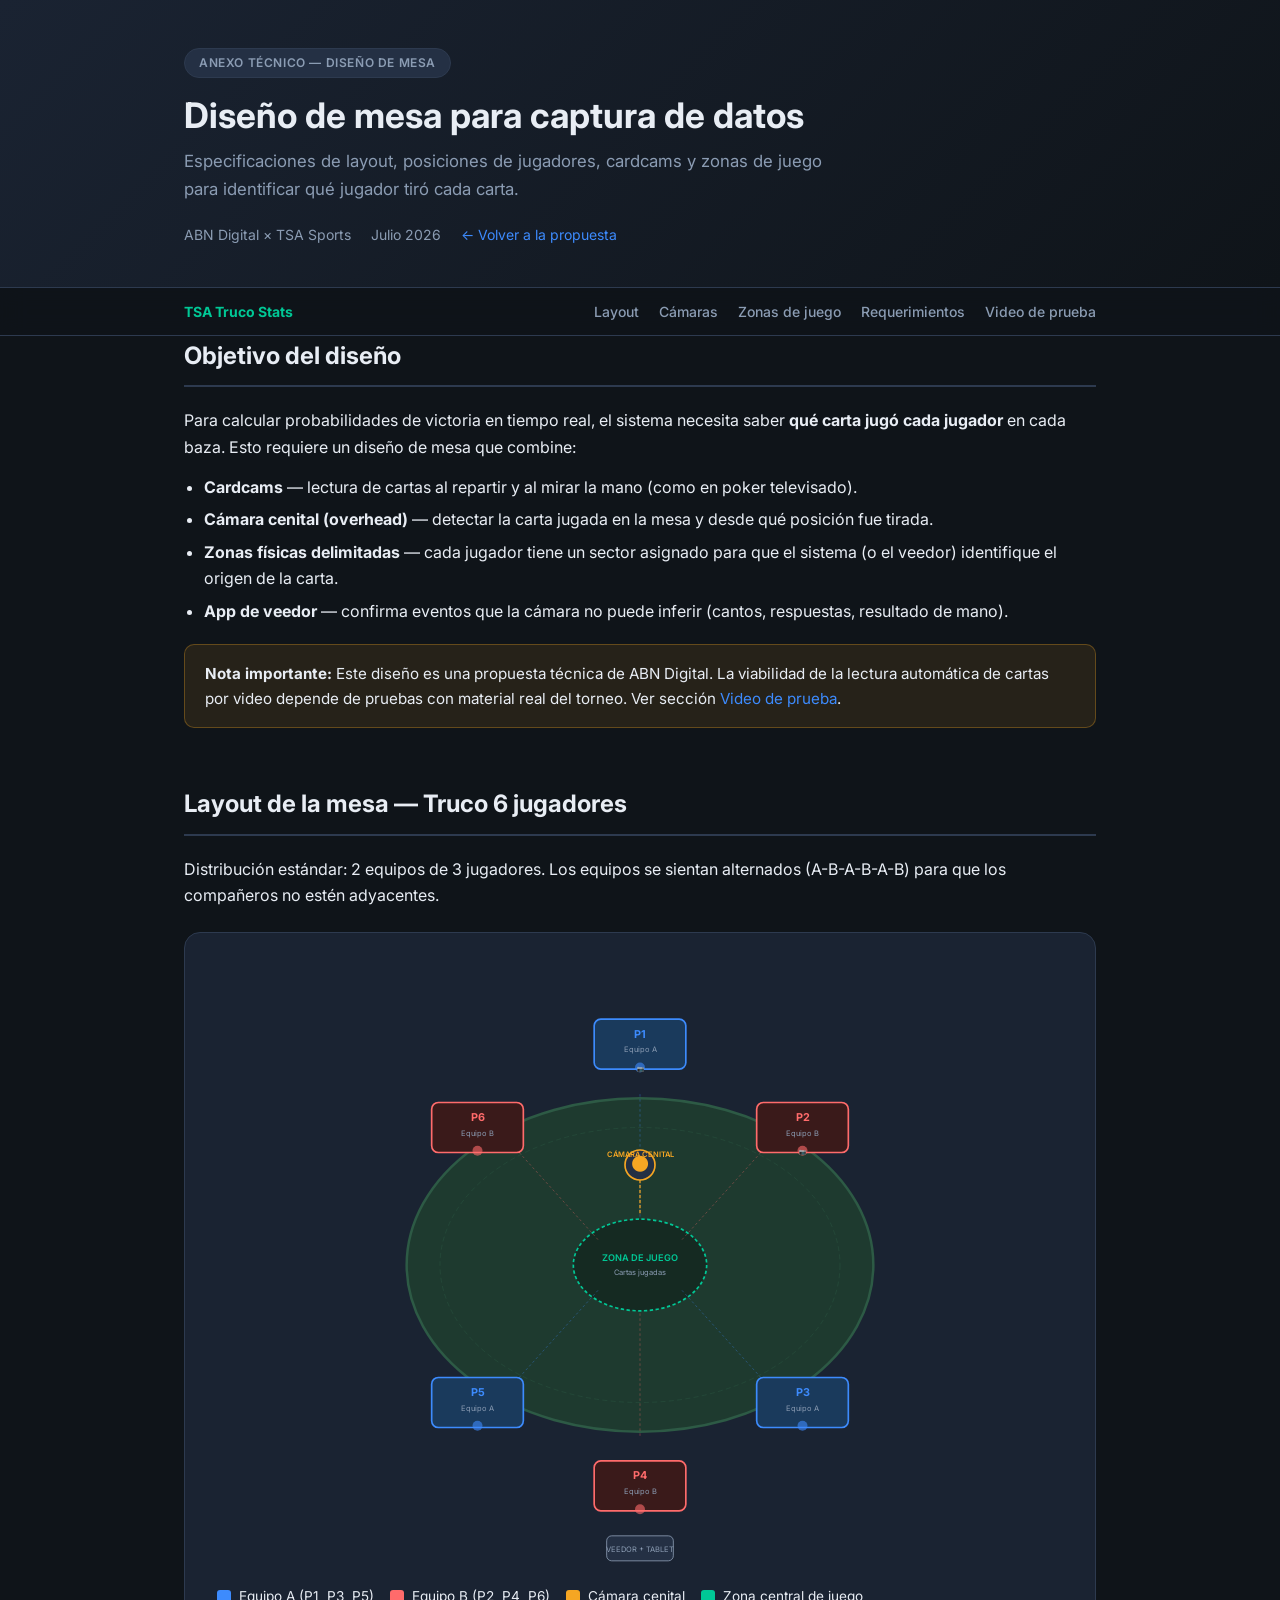
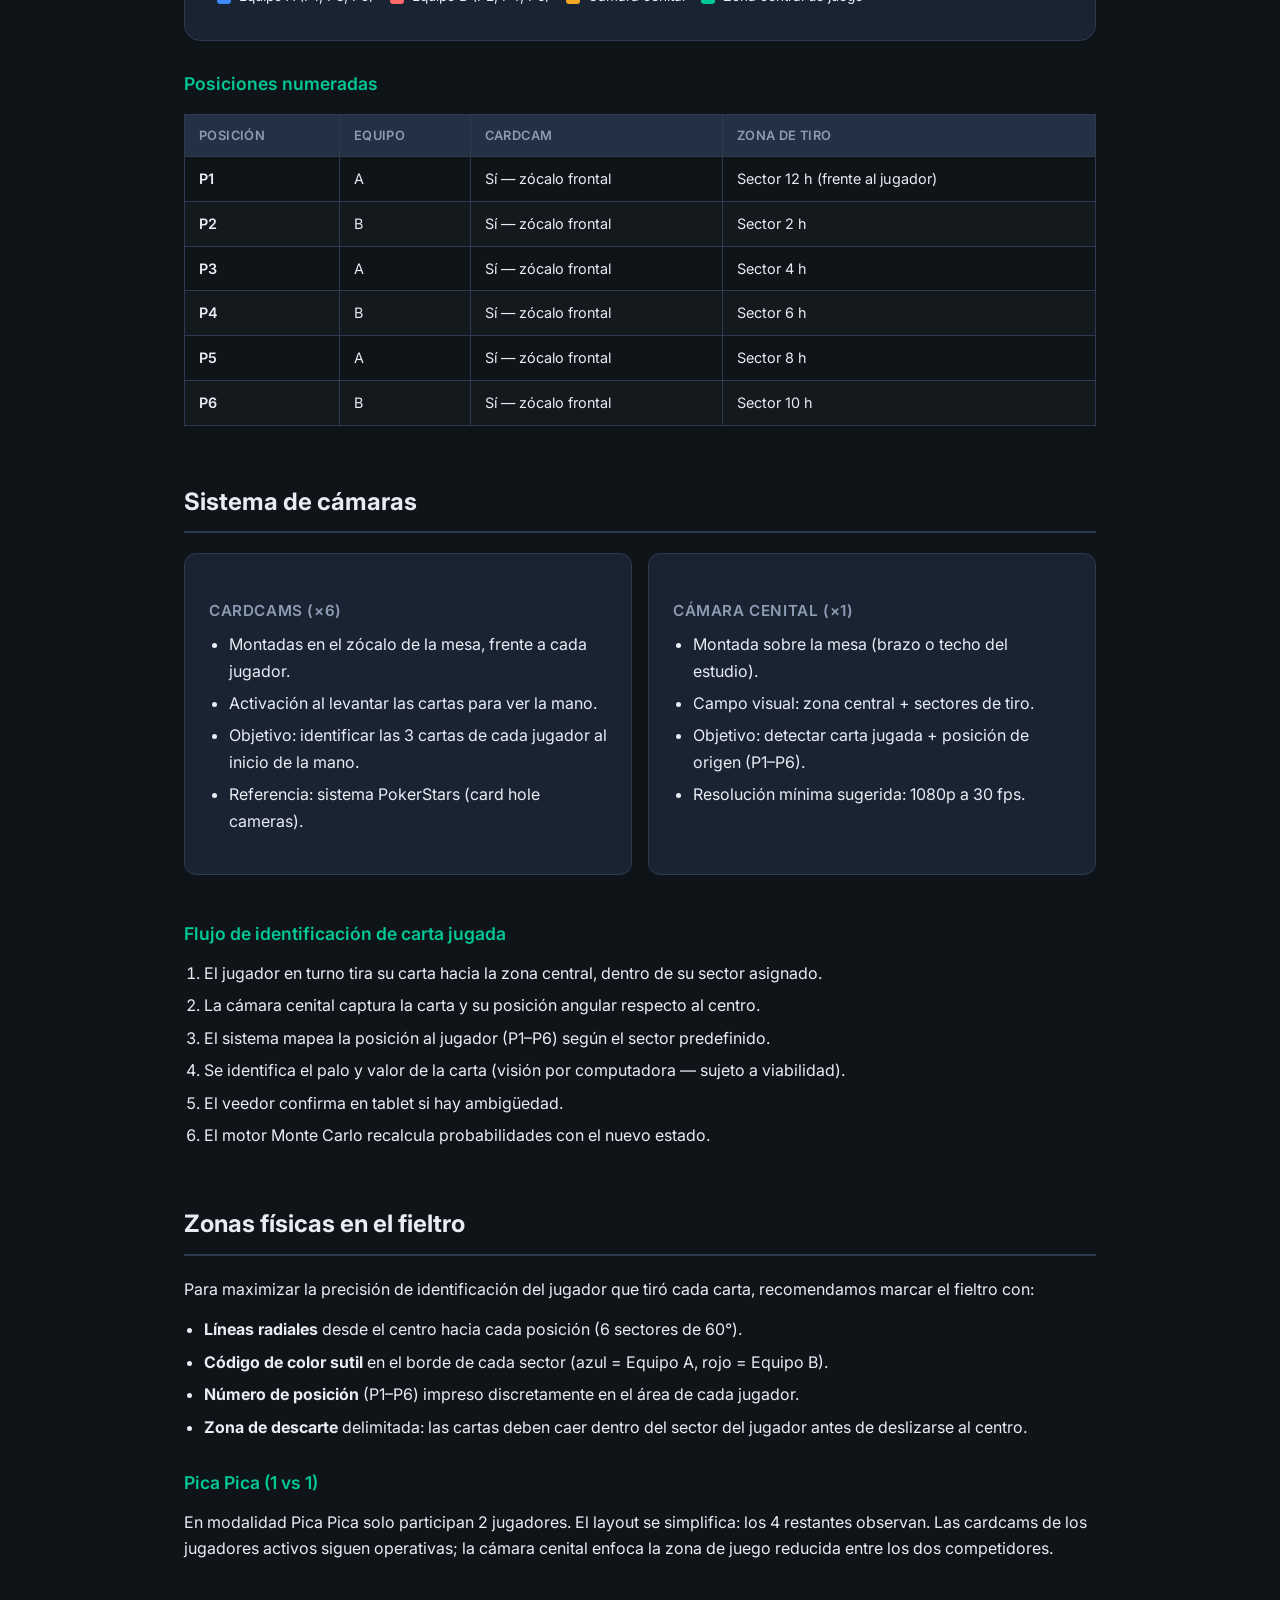
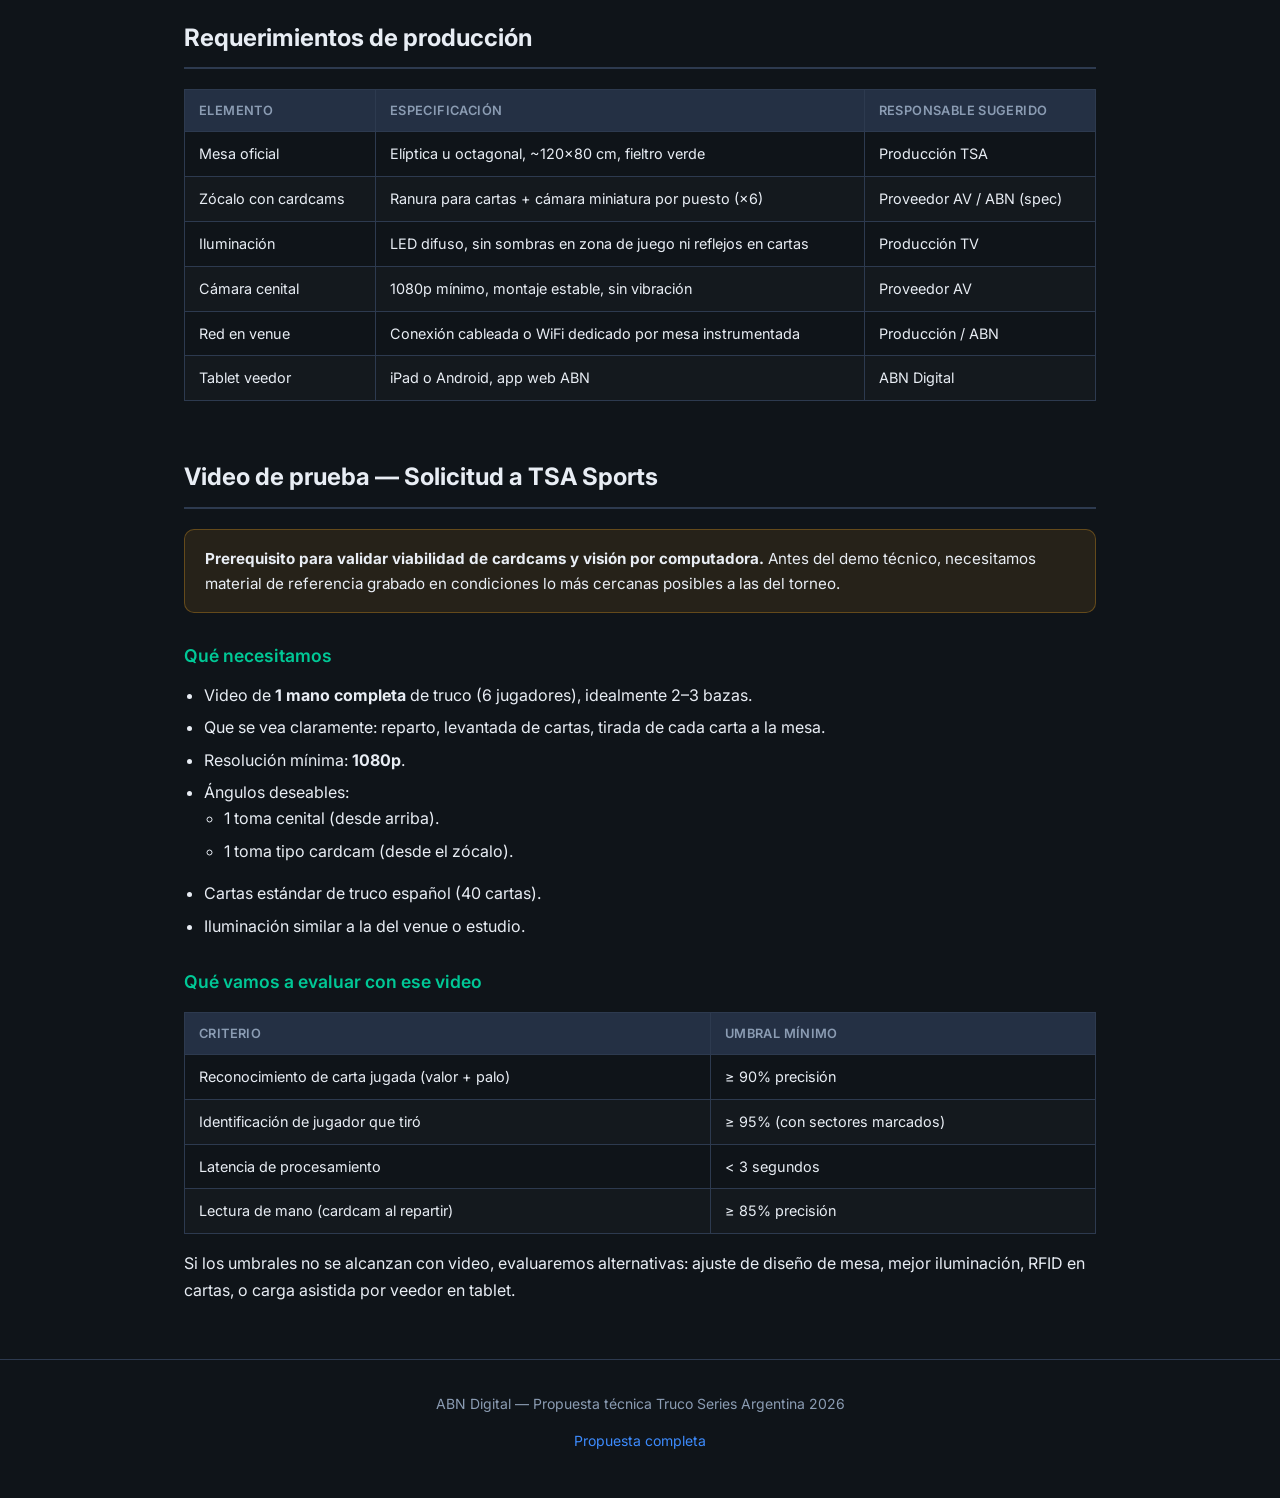
==== design-mesa.html @ df33998e "Add technical proposal for Truco Series Argentina 2026. Includes guaranteed scope (crupier app, plan" ====
<!DOCTYPE html>
<html lang="es">
<head>
  <meta charset="UTF-8">
  <meta name="viewport" content="width=device-width, initial-scale=1.0">
  <title>Diseño de Mesa — Truco Series Argentina 2026</title>
  <link rel="preconnect" href="https://fonts.googleapis.com">
  <link href="https://fonts.googleapis.com/css2?family=Inter:wght@400;500;600;700&display=swap" rel="stylesheet">
  <link rel="stylesheet" href="css/style.css">
</head>
<body>
  <header>
    <div class="container">
      <div class="badge">Anexo técnico — Diseño de mesa</div>
      <h1>Diseño de mesa para captura de datos</h1>
      <p class="subtitle">Especificaciones de layout, posiciones de jugadores, cardcams y zonas de juego para identificar qué jugador tiró cada carta.</p>
      <div class="meta">
        <span>ABN Digital × TSA Sports</span>
        <span>Julio 2026</span>
        <span><a href="index.html">← Volver a la propuesta</a></span>
      </div>
    </div>
  </header>

  <nav>
    <div class="container">
      <a href="index.html" class="nav-brand">TSA Truco Stats</a>
      <a href="#layout">Layout</a>
      <a href="#cameras">Cámaras</a>
      <a href="#zones">Zonas de juego</a>
      <a href="#requirements">Requerimientos</a>
      <a href="#test-video">Video de prueba</a>
    </div>
  </nav>

  <main class="container">
    <section id="objetivo">
      <h2>Objetivo del diseño</h2>
      <p>Para calcular probabilidades de victoria en tiempo real, el sistema necesita saber <strong>qué carta jugó cada jugador</strong> en cada baza. Esto requiere un diseño de mesa que combine:</p>
      <ul>
        <li><strong>Cardcams</strong> — lectura de cartas al repartir y al mirar la mano (como en poker televisado).</li>
        <li><strong>Cámara cenital (overhead)</strong> — detectar la carta jugada en la mesa y desde qué posición fue tirada.</li>
        <li><strong>Zonas físicas delimitadas</strong> — cada jugador tiene un sector asignado para que el sistema (o el veedor) identifique el origen de la carta.</li>
        <li><strong>App de veedor</strong> — confirma eventos que la cámara no puede inferir (cantos, respuestas, resultado de mano).</li>
      </ul>

      <div class="callout warning">
        <strong>Nota importante:</strong> Este diseño es una propuesta técnica de ABN Digital. La viabilidad de la lectura automática de cartas por video depende de pruebas con material real del torneo. Ver sección <a href="#test-video">Video de prueba</a>.
      </div>
    </section>

    <section id="layout">
      <h2>Layout de la mesa — Truco 6 jugadores</h2>
      <p>Distribución estándar: 2 equipos de 3 jugadores. Los equipos se sientan alternados (A-B-A-B-A-B) para que los compañeros no estén adyacentes.</p>

      <div class="table-diagram">
        <div class="table-svg-wrap">
          <svg viewBox="0 0 720 720" width="100%" style="max-width:600px;margin:0 auto;display:block" xmlns="http://www.w3.org/2000/svg">
            <!-- Table surface -->
            <ellipse cx="360" cy="360" rx="280" ry="200" fill="#1e3a2f" stroke="#2d5a45" stroke-width="3"/>
            <ellipse cx="360" cy="360" rx="240" ry="165" fill="none" stroke="#2d5a45" stroke-width="1" stroke-dasharray="6,4" opacity="0.5"/>

            <!-- Center play area -->
            <ellipse cx="360" cy="360" rx="80" ry="55" fill="#152a22" stroke="#00c896" stroke-width="2" stroke-dasharray="4,3"/>
            <text x="360" y="355" text-anchor="middle" fill="#00c896" font-size="11" font-family="Inter,sans-serif" font-weight="600">ZONA DE JUEGO</text>
            <text x="360" y="372" text-anchor="middle" fill="#8b9cb3" font-size="9" font-family="Inter,sans-serif">Cartas jugadas</text>

            <!-- Player positions -->
            <!-- P1 - top (Team A) -->
            <g transform="translate(360, 95)">
              <rect x="-55" y="-30" width="110" height="60" rx="8" fill="#1a3a5c" stroke="#3d8bfd" stroke-width="2"/>
              <text x="0" y="-8" text-anchor="middle" fill="#3d8bfd" font-size="13" font-weight="700" font-family="Inter,sans-serif">P1</text>
              <text x="0" y="10" text-anchor="middle" fill="#8b9cb3" font-size="9" font-family="Inter,sans-serif">Equipo A</text>
              <circle cx="0" cy="28" r="6" fill="#3d8bfd" opacity="0.6"/>
              <text x="0" y="32" text-anchor="middle" fill="#fff" font-size="7" font-family="Inter,sans-serif">📷</text>
            </g>

            <!-- P2 - top right (Team B) -->
            <g transform="translate(555, 195)">
              <rect x="-55" y="-30" width="110" height="60" rx="8" fill="#3a1a1a" stroke="#ff6b6b" stroke-width="2"/>
              <text x="0" y="-8" text-anchor="middle" fill="#ff6b6b" font-size="13" font-weight="700" font-family="Inter,sans-serif">P2</text>
              <text x="0" y="10" text-anchor="middle" fill="#8b9cb3" font-size="9" font-family="Inter,sans-serif">Equipo B</text>
              <circle cx="0" cy="28" r="6" fill="#ff6b6b" opacity="0.6"/>
              <text x="0" y="32" text-anchor="middle" fill="#fff" font-size="7" font-family="Inter,sans-serif">📷</text>
            </g>

            <!-- P3 - bottom right (Team A) -->
            <g transform="translate(555, 525)">
              <rect x="-55" y="-30" width="110" height="60" rx="8" fill="#1a3a5c" stroke="#3d8bfd" stroke-width="2"/>
              <text x="0" y="-8" text-anchor="middle" fill="#3d8bfd" font-size="13" font-weight="700" font-family="Inter,sans-serif">P3</text>
              <text x="0" y="10" text-anchor="middle" fill="#8b9cb3" font-size="9" font-family="Inter,sans-serif">Equipo A</text>
              <circle cx="0" cy="28" r="6" fill="#3d8bfd" opacity="0.6"/>
            </g>

            <!-- P4 - bottom (Team B) -->
            <g transform="translate(360, 625)">
              <rect x="-55" y="-30" width="110" height="60" rx="8" fill="#3a1a1a" stroke="#ff6b6b" stroke-width="2"/>
              <text x="0" y="-8" text-anchor="middle" fill="#ff6b6b" font-size="13" font-weight="700" font-family="Inter,sans-serif">P4</text>
              <text x="0" y="10" text-anchor="middle" fill="#8b9cb3" font-size="9" font-family="Inter,sans-serif">Equipo B</text>
              <circle cx="0" cy="28" r="6" fill="#ff6b6b" opacity="0.6"/>
            </g>

            <!-- P5 - bottom left (Team A) -->
            <g transform="translate(165, 525)">
              <rect x="-55" y="-30" width="110" height="60" rx="8" fill="#1a3a5c" stroke="#3d8bfd" stroke-width="2"/>
              <text x="0" y="-8" text-anchor="middle" fill="#3d8bfd" font-size="13" font-weight="700" font-family="Inter,sans-serif">P5</text>
              <text x="0" y="10" text-anchor="middle" fill="#8b9cb3" font-size="9" font-family="Inter,sans-serif">Equipo A</text>
              <circle cx="0" cy="28" r="6" fill="#3d8bfd" opacity="0.6"/>
            </g>

            <!-- P6 - top left (Team B) -->
            <g transform="translate(165, 195)">
              <rect x="-55" y="-30" width="110" height="60" rx="8" fill="#3a1a1a" stroke="#ff6b6b" stroke-width="2"/>
              <text x="0" y="-8" text-anchor="middle" fill="#ff6b6b" font-size="13" font-weight="700" font-family="Inter,sans-serif">P6</text>
              <text x="0" y="10" text-anchor="middle" fill="#8b9cb3" font-size="9" font-family="Inter,sans-serif">Equipo B</text>
              <circle cx="0" cy="28" r="6" fill="#ff6b6b" opacity="0.6"/>
            </g>

            <!-- Drop zones (wedges toward center) -->
            <line x1="360" y1="155" x2="360" y2="305" stroke="#3d8bfd" stroke-width="1" stroke-dasharray="3,3" opacity="0.4"/>
            <line x1="505" y1="225" x2="410" y2="330" stroke="#ff6b6b" stroke-width="1" stroke-dasharray="3,3" opacity="0.4"/>
            <line x1="505" y1="495" x2="410" y2="390" stroke="#3d8bfd" stroke-width="1" stroke-dasharray="3,3" opacity="0.4"/>
            <line x1="360" y1="565" x2="360" y2="415" stroke="#ff6b6b" stroke-width="1" stroke-dasharray="3,3" opacity="0.4"/>
            <line x1="215" y1="495" x2="310" y2="390" stroke="#3d8bfd" stroke-width="1" stroke-dasharray="3,3" opacity="0.4"/>
            <line x1="215" y1="225" x2="310" y2="330" stroke="#ff6b6b" stroke-width="1" stroke-dasharray="3,3" opacity="0.4"/>

            <!-- Overhead camera -->
            <g transform="translate(360, 360)">
              <circle cx="0" cy="-120" r="18" fill="#243044" stroke="#f5a623" stroke-width="2"/>
              <text x="0" y="-116" text-anchor="middle" fill="#f5a623" font-size="14" font-family="Inter,sans-serif">⬤</text>
              <line x1="0" y1="-102" x2="0" y2="-60" stroke="#f5a623" stroke-width="1.5" stroke-dasharray="4,2"/>
              <text x="0" y="-130" text-anchor="middle" fill="#f5a623" font-size="9" font-weight="600" font-family="Inter,sans-serif">CÁMARA CENITAL</text>
            </g>

            <!-- Veedor position -->
            <g transform="translate(360, 700)">
              <rect x="-40" y="-15" width="80" height="30" rx="6" fill="#243044" stroke="#8b9cb3" stroke-width="1"/>
              <text x="0" y="4" text-anchor="middle" fill="#8b9cb3" font-size="9" font-family="Inter,sans-serif">VEEDOR + TABLET</text>
            </g>
          </svg>
        </div>

        <div class="legend">
          <div class="legend-item"><div class="legend-dot" style="background:#3d8bfd"></div> Equipo A (P1, P3, P5)</div>
          <div class="legend-item"><div class="legend-dot" style="background:#ff6b6b"></div> Equipo B (P2, P4, P6)</div>
          <div class="legend-item"><div class="legend-dot" style="background:#f5a623"></div> Cámara cenital</div>
          <div class="legend-item"><div class="legend-dot" style="background:#00c896"></div> Zona central de juego</div>
        </div>
      </div>

      <h3>Posiciones numeradas</h3>
      <table class="spec-table">
        <thead>
          <tr><th>Posición</th><th>Equipo</th><th>Cardcam</th><th>Zona de tiro</th></tr>
        </thead>
        <tbody>
          <tr><td>P1</td><td>A</td><td>Sí — zócalo frontal</td><td>Sector 12 h (frente al jugador)</td></tr>
          <tr><td>P2</td><td>B</td><td>Sí — zócalo frontal</td><td>Sector 2 h</td></tr>
          <tr><td>P3</td><td>A</td><td>Sí — zócalo frontal</td><td>Sector 4 h</td></tr>
          <tr><td>P4</td><td>B</td><td>Sí — zócalo frontal</td><td>Sector 6 h</td></tr>
          <tr><td>P5</td><td>A</td><td>Sí — zócalo frontal</td><td>Sector 8 h</td></tr>
          <tr><td>P6</td><td>B</td><td>Sí — zócalo frontal</td><td>Sector 10 h</td></tr>
        </tbody>
      </table>
    </section>

    <section id="cameras">
      <h2>Sistema de cámaras</h2>

      <div class="grid-2">
        <div class="card">
          <h4>Cardcams (×6)</h4>
          <ul>
            <li>Montadas en el zócalo de la mesa, frente a cada jugador.</li>
            <li>Activación al levantar las cartas para ver la mano.</li>
            <li>Objetivo: identificar las 3 cartas de cada jugador al inicio de la mano.</li>
            <li>Referencia: sistema PokerStars (card hole cameras).</li>
          </ul>
        </div>
        <div class="card">
          <h4>Cámara cenital (×1)</h4>
          <ul>
            <li>Montada sobre la mesa (brazo o techo del estudio).</li>
            <li>Campo visual: zona central + sectores de tiro.</li>
            <li>Objetivo: detectar carta jugada + posición de origen (P1–P6).</li>
            <li>Resolución mínima sugerida: 1080p a 30 fps.</li>
          </ul>
        </div>
      </div>

      <h3>Flujo de identificación de carta jugada</h3>
      <ol>
        <li>El jugador en turno tira su carta hacia la zona central, dentro de su sector asignado.</li>
        <li>La cámara cenital captura la carta y su posición angular respecto al centro.</li>
        <li>El sistema mapea la posición al jugador (P1–P6) según el sector predefinido.</li>
        <li>Se identifica el palo y valor de la carta (visión por computadora — sujeto a viabilidad).</li>
        <li>El veedor confirma en tablet si hay ambigüedad.</li>
        <li>El motor Monte Carlo recalcula probabilidades con el nuevo estado.</li>
      </ol>
    </section>

    <section id="zones">
      <h2>Zonas físicas en el fieltro</h2>
      <p>Para maximizar la precisión de identificación del jugador que tiró cada carta, recomendamos marcar el fieltro con:</p>
      <ul>
        <li><strong>Líneas radiales</strong> desde el centro hacia cada posición (6 sectores de 60°).</li>
        <li><strong>Código de color sutil</strong> en el borde de cada sector (azul = Equipo A, rojo = Equipo B).</li>
        <li><strong>Número de posición</strong> (P1–P6) impreso discretamente en el área de cada jugador.</li>
        <li><strong>Zona de descarte</strong> delimitada: las cartas deben caer dentro del sector del jugador antes de deslizarse al centro.</li>
      </ul>

      <h3>Pica Pica (1 vs 1)</h3>
      <p>En modalidad Pica Pica solo participan 2 jugadores. El layout se simplifica: los 4 restantes observan. Las cardcams de los jugadores activos siguen operativas; la cámara cenital enfoca la zona de juego reducida entre los dos competidores.</p>
    </section>

    <section id="requirements">
      <h2>Requerimientos de producción</h2>
      <table>
        <thead>
          <tr><th>Elemento</th><th>Especificación</th><th>Responsable sugerido</th></tr>
        </thead>
        <tbody>
          <tr><td>Mesa oficial</td><td>Elíptica u octagonal, ~120×80 cm, fieltro verde</td><td>Producción TSA</td></tr>
          <tr><td>Zócalo con cardcams</td><td>Ranura para cartas + cámara miniatura por puesto (×6)</td><td>Proveedor AV / ABN (spec)</td></tr>
          <tr><td>Iluminación</td><td>LED difuso, sin sombras en zona de juego ni reflejos en cartas</td><td>Producción TV</td></tr>
          <tr><td>Cámara cenital</td><td>1080p mínimo, montaje estable, sin vibración</td><td>Proveedor AV</td></tr>
          <tr><td>Red en venue</td><td>Conexión cableada o WiFi dedicado por mesa instrumentada</td><td>Producción / ABN</td></tr>
          <tr><td>Tablet veedor</td><td>iPad o Android, app web ABN</td><td>ABN Digital</td></tr>
        </tbody>
      </table>
    </section>

    <section id="test-video">
      <h2>Video de prueba — Solicitud a TSA Sports</h2>
      <div class="callout warning">
        <strong>Prerequisito para validar viabilidad de cardcams y visión por computadora.</strong>
        Antes del demo técnico, necesitamos material de referencia grabado en condiciones lo más cercanas posibles a las del torneo.
      </div>

      <h3>Qué necesitamos</h3>
      <ul>
        <li>Video de <strong>1 mano completa</strong> de truco (6 jugadores), idealmente 2–3 bazas.</li>
        <li>Que se vea claramente: reparto, levantada de cartas, tirada de cada carta a la mesa.</li>
        <li>Resolución mínima: <strong>1080p</strong>.</li>
        <li>Ángulos deseables:
          <ul>
            <li>1 toma cenital (desde arriba).</li>
            <li>1 toma tipo cardcam (desde el zócalo).</li>
          </ul>
        </li>
        <li>Cartas estándar de truco español (40 cartas).</li>
        <li>Iluminación similar a la del venue o estudio.</li>
      </ul>

      <h3>Qué vamos a evaluar con ese video</h3>
      <table>
        <thead>
          <tr><th>Criterio</th><th>Umbral mínimo</th></tr>
        </thead>
        <tbody>
          <tr><td>Reconocimiento de carta jugada (valor + palo)</td><td>≥ 90% precisión</td></tr>
          <tr><td>Identificación de jugador que tiró</td><td>≥ 95% (con sectores marcados)</td></tr>
          <tr><td>Latencia de procesamiento</td><td>&lt; 3 segundos</td></tr>
          <tr><td>Lectura de mano (cardcam al repartir)</td><td>≥ 85% precisión</td></tr>
        </tbody>
      </table>

      <p>Si los umbrales no se alcanzan con video, evaluaremos alternativas: ajuste de diseño de mesa, mejor iluminación, RFID en cartas, o carga asistida por veedor en tablet.</p>
    </section>
  </main>

  <footer>
    <div class="container">
      <p>ABN Digital — Propuesta técnica Truco Series Argentina 2026</p>
      <p><a href="index.html">Propuesta completa</a></p>
    </div>
  </footer>
</body>
</html>
---- css/style.css ----
:root {
  --bg: #0f1419;
  --surface: #1a2332;
  --surface-2: #243044;
  --text: #e8edf4;
  --muted: #8b9cb3;
  --accent: #00c896;
  --accent-2: #3d8bfd;
  --warning: #f5a623;
  --danger: #ff6b6b;
  --guaranteed: #00c896;
  --research: #f5a623;
  --border: #2d3a4f;
  --team-a: #3d8bfd;
  --team-b: #ff6b6b;
  --font: "Inter", system-ui, -apple-system, sans-serif;
}

* { box-sizing: border-box; margin: 0; padding: 0; }

html { scroll-behavior: smooth; }

body {
  font-family: var(--font);
  background: var(--bg);
  color: var(--text);
  line-height: 1.65;
  font-size: 16px;
}

a { color: var(--accent-2); text-decoration: none; }
a:hover { text-decoration: underline; }

.container {
  max-width: 960px;
  margin: 0 auto;
  padding: 0 24px;
}

header {
  background: linear-gradient(135deg, #1a2332 0%, #0f1419 100%);
  border-bottom: 1px solid var(--border);
  padding: 48px 0 40px;
}

header .badge {
  display: inline-block;
  background: var(--surface-2);
  border: 1px solid var(--border);
  border-radius: 999px;
  padding: 4px 14px;
  font-size: 12px;
  font-weight: 600;
  letter-spacing: 0.05em;
  text-transform: uppercase;
  color: var(--muted);
  margin-bottom: 16px;
}

header h1 {
  font-size: 2.2rem;
  font-weight: 700;
  line-height: 1.2;
  margin-bottom: 12px;
}

header .subtitle {
  color: var(--muted);
  font-size: 1.05rem;
  max-width: 640px;
}

header .meta {
  margin-top: 20px;
  display: flex;
  flex-wrap: wrap;
  gap: 20px;
  font-size: 0.875rem;
  color: var(--muted);
}

nav {
  position: sticky;
  top: 0;
  z-index: 100;
  background: rgba(15, 20, 25, 0.92);
  backdrop-filter: blur(12px);
  border-bottom: 1px solid var(--border);
  padding: 12px 0;
}

nav .container {
  display: flex;
  flex-wrap: wrap;
  gap: 8px 20px;
  align-items: center;
}

nav a {
  font-size: 0.875rem;
  color: var(--muted);
  font-weight: 500;
}

nav a:hover { color: var(--text); text-decoration: none; }

nav .nav-brand {
  font-weight: 700;
  color: var(--accent);
  margin-right: auto;
}

main { padding: 48px 0 80px; }

section {
  margin-bottom: 56px;
  scroll-margin-top: 72px;
}

h2 {
  font-size: 1.5rem;
  font-weight: 700;
  margin-bottom: 20px;
  padding-bottom: 10px;
  border-bottom: 2px solid var(--border);
}

h3 {
  font-size: 1.1rem;
  font-weight: 600;
  margin: 28px 0 12px;
  color: var(--accent);
}

h4 {
  font-size: 0.95rem;
  font-weight: 600;
  margin: 20px 0 8px;
  color: var(--muted);
  text-transform: uppercase;
  letter-spacing: 0.04em;
}

p { margin-bottom: 14px; }

ul, ol { margin: 0 0 16px 20px; }
li { margin-bottom: 6px; }

.card {
  background: var(--surface);
  border: 1px solid var(--border);
  border-radius: 12px;
  padding: 24px;
  margin-bottom: 16px;
}

.card.guaranteed {
  border-left: 4px solid var(--guaranteed);
}

.card.research {
  border-left: 4px solid var(--research);
}

.card-label {
  display: inline-flex;
  align-items: center;
  gap: 6px;
  font-size: 11px;
  font-weight: 700;
  letter-spacing: 0.06em;
  text-transform: uppercase;
  margin-bottom: 12px;
  padding: 3px 10px;
  border-radius: 4px;
}

.card.guaranteed .card-label {
  background: rgba(0, 200, 150, 0.15);
  color: var(--guaranteed);
}

.card.research .card-label {
  background: rgba(245, 166, 35, 0.15);
  color: var(--research);
}

.grid-2 {
  display: grid;
  grid-template-columns: 1fr 1fr;
  gap: 16px;
}

@media (max-width: 700px) {
  .grid-2 { grid-template-columns: 1fr; }
  header h1 { font-size: 1.6rem; }
}

table {
  width: 100%;
  border-collapse: collapse;
  font-size: 0.9rem;
  margin: 16px 0;
}

th, td {
  border: 1px solid var(--border);
  padding: 10px 14px;
  text-align: left;
}

th {
  background: var(--surface-2);
  font-weight: 600;
  color: var(--muted);
  font-size: 0.8rem;
  text-transform: uppercase;
  letter-spacing: 0.03em;
}

tr:nth-child(even) td { background: rgba(255,255,255,0.02); }

.timeline {
  position: relative;
  padding-left: 28px;
}

.timeline::before {
  content: "";
  position: absolute;
  left: 8px;
  top: 4px;
  bottom: 4px;
  width: 2px;
  background: var(--border);
}

.timeline-item {
  position: relative;
  margin-bottom: 24px;
}

.timeline-item::before {
  content: "";
  position: absolute;
  left: -24px;
  top: 6px;
  width: 12px;
  height: 12px;
  border-radius: 50%;
  background: var(--accent);
  border: 2px solid var(--bg);
}

.timeline-item.research::before { background: var(--warning); }

.timeline-item h4 { margin-top: 0; color: var(--text); text-transform: none; letter-spacing: 0; }

.arch-diagram {
  background: var(--surface);
  border: 1px solid var(--border);
  border-radius: 12px;
  padding: 24px;
  font-family: "SF Mono", "Fira Code", monospace;
  font-size: 0.8rem;
  line-height: 1.8;
  overflow-x: auto;
  color: var(--muted);
}

.arch-diagram .hl { color: var(--accent); }
.arch-diagram .hl2 { color: var(--accent-2); }
.arch-diagram .hl3 { color: var(--warning); }

.callout {
  background: rgba(61, 139, 253, 0.1);
  border: 1px solid rgba(61, 139, 253, 0.3);
  border-radius: 10px;
  padding: 16px 20px;
  margin: 20px 0;
  font-size: 0.95rem;
}

.callout.warning {
  background: rgba(245, 166, 35, 0.1);
  border-color: rgba(245, 166, 35, 0.3);
}

.callout strong { color: var(--text); }

footer {
  border-top: 1px solid var(--border);
  padding: 32px 0;
  color: var(--muted);
  font-size: 0.875rem;
  text-align: center;
}

/* Table design page */
.table-diagram {
  background: var(--surface);
  border: 1px solid var(--border);
  border-radius: 16px;
  padding: 32px;
  margin: 24px 0;
}

.table-svg-wrap {
  max-width: 100%;
  overflow-x: auto;
}

.legend {
  display: flex;
  flex-wrap: wrap;
  gap: 16px;
  margin-top: 20px;
  font-size: 0.85rem;
}

.legend-item {
  display: flex;
  align-items: center;
  gap: 8px;
}

.legend-dot {
  width: 14px;
  height: 14px;
  border-radius: 3px;
}

.spec-table td:first-child { font-weight: 600; white-space: nowrap; }
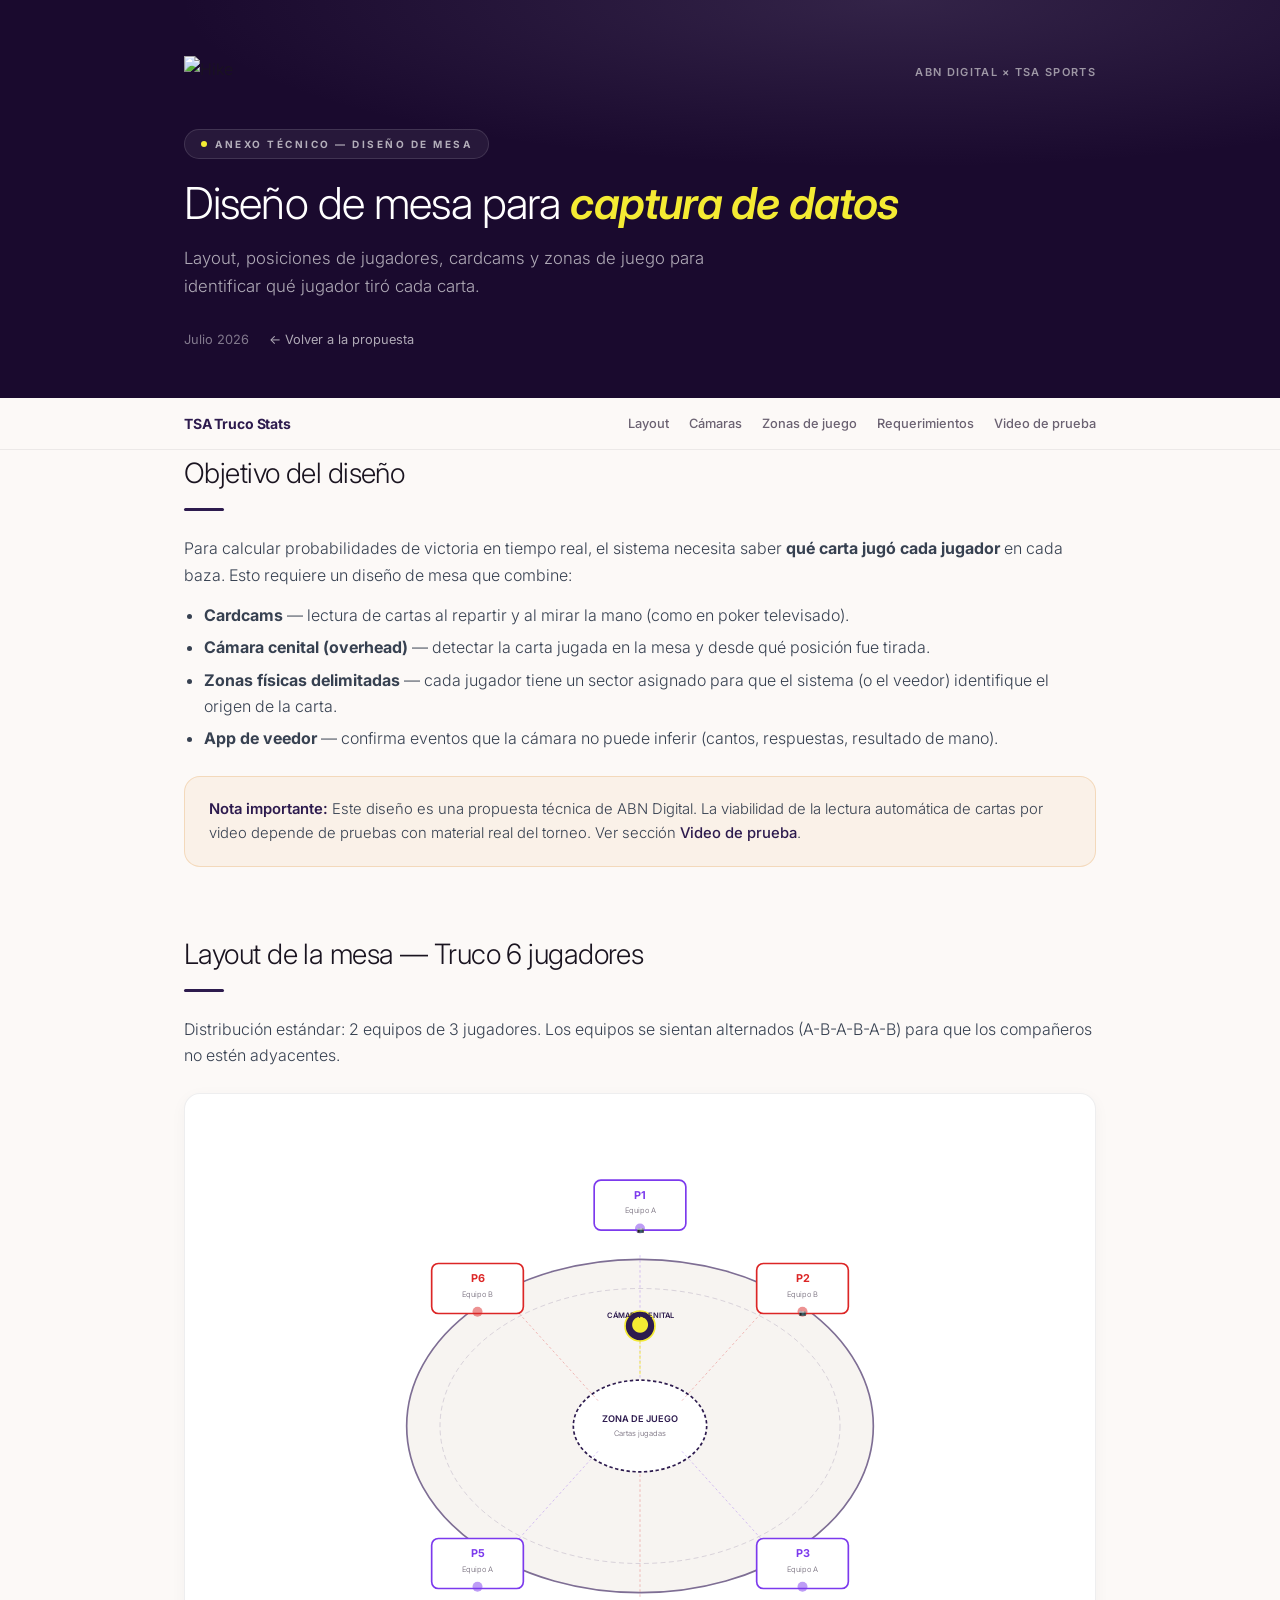
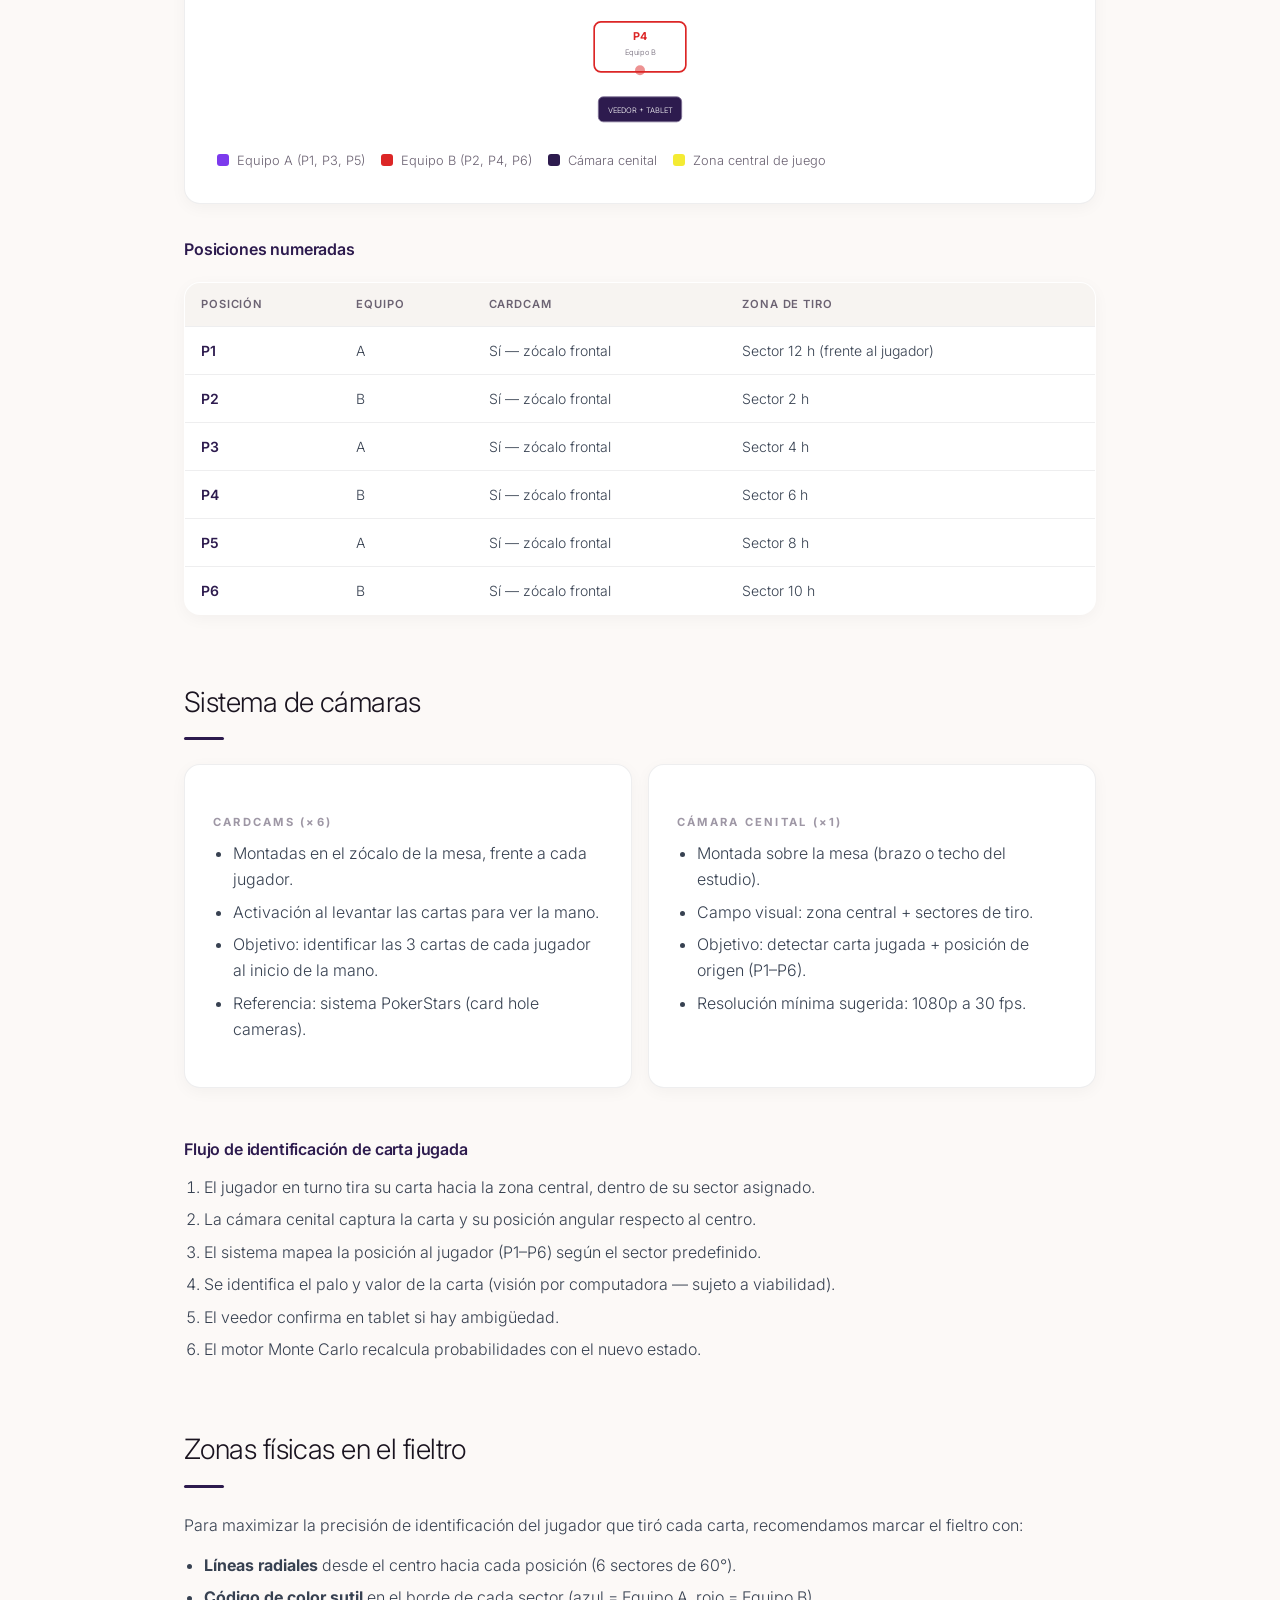
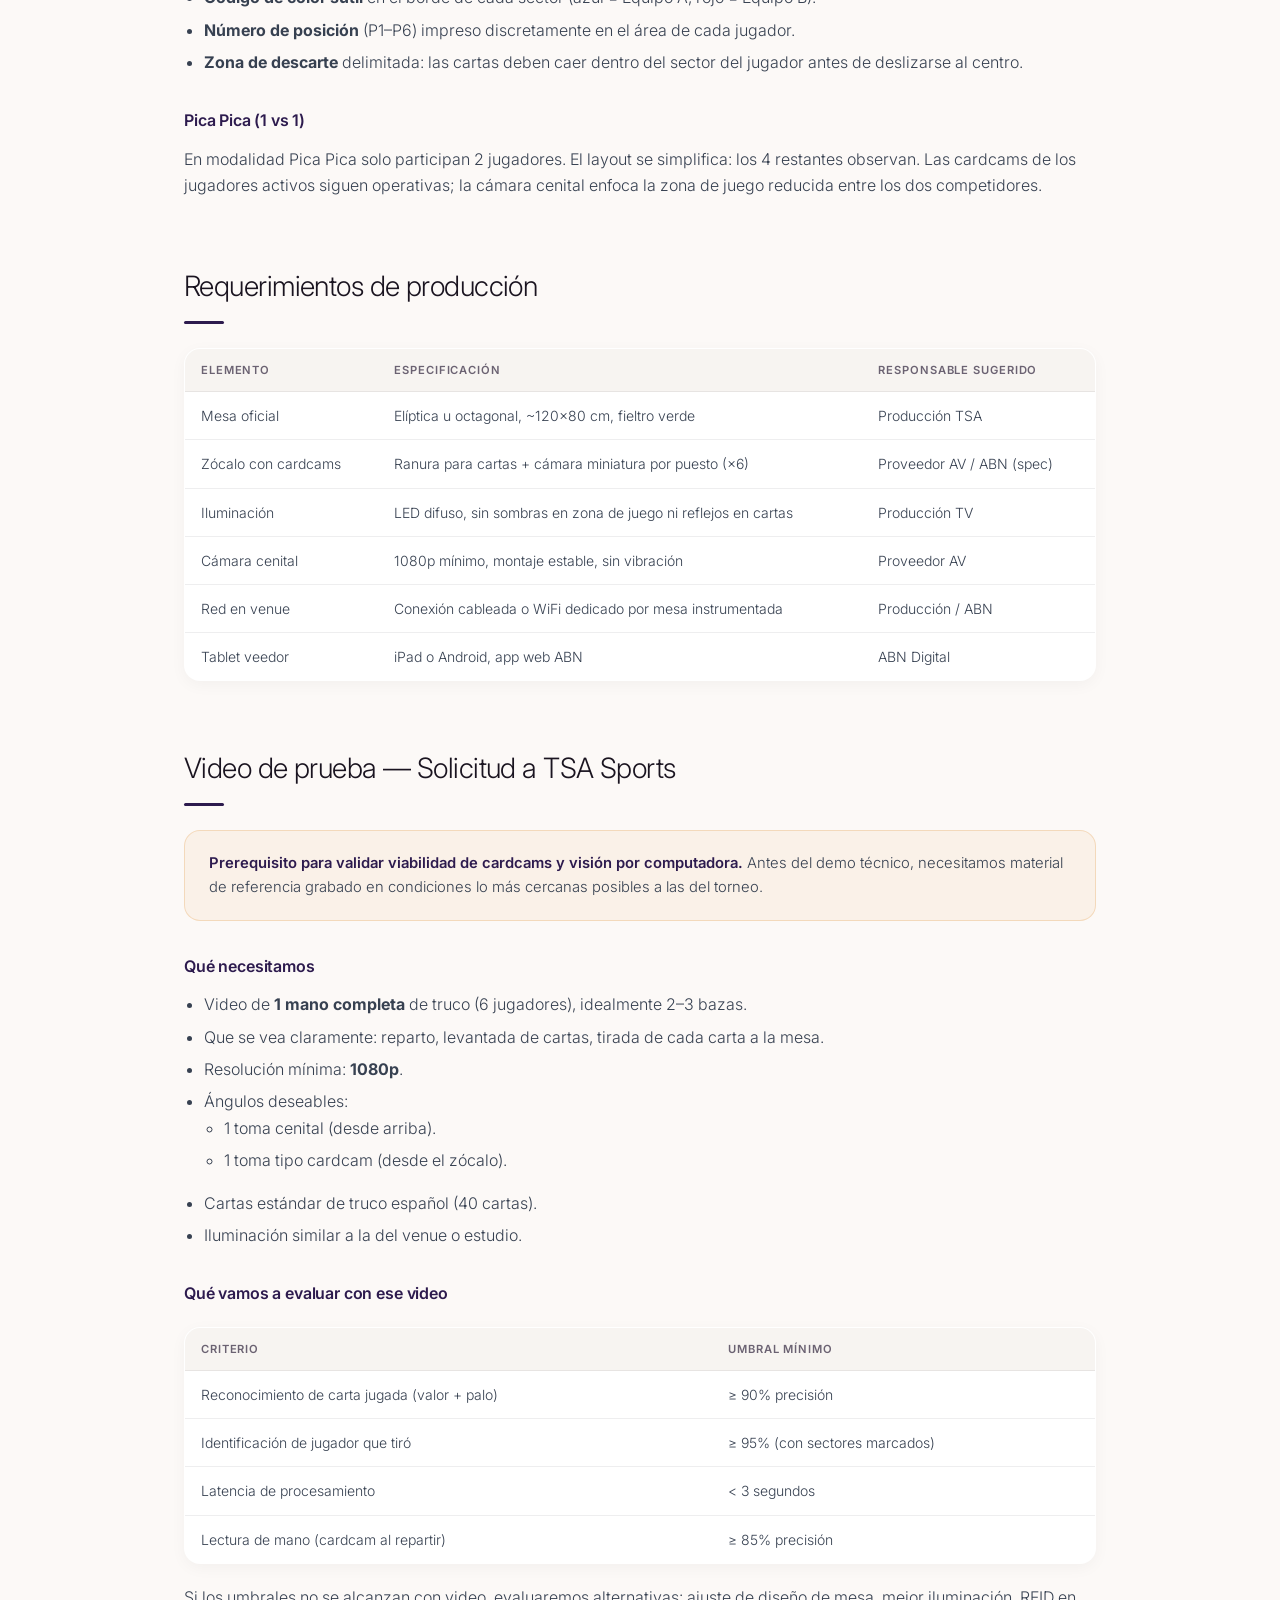
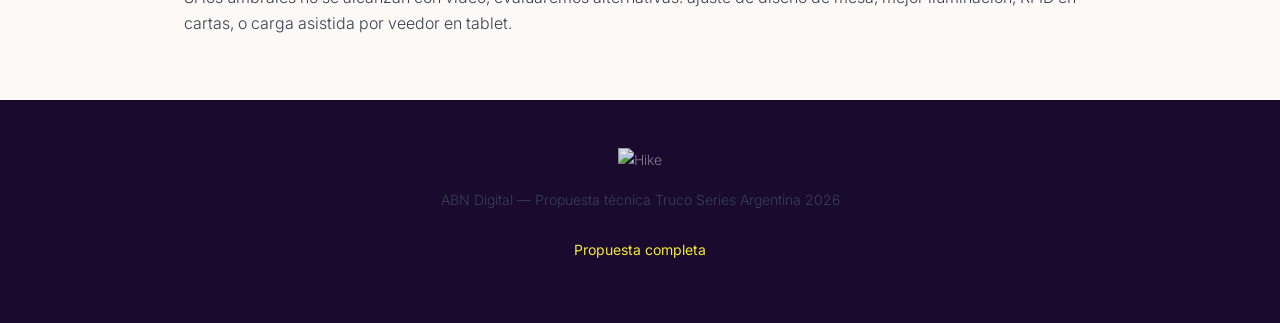
==== commit c86e4287: "Apply Hike design system to proposal site. Use official Hike palette (mauve, warm off-white, dark na" ====
--- a/design-mesa.html
+++ b/design-mesa.html
@@ -5,17 +5,23 @@
   <meta name="viewport" content="width=device-width, initial-scale=1.0">
   <title>Diseño de Mesa — Truco Series Argentina 2026</title>
   <link rel="preconnect" href="https://fonts.googleapis.com">
-  <link href="https://fonts.googleapis.com/css2?family=Inter:wght@400;500;600;700&display=swap" rel="stylesheet">
+  <link href="https://fonts.googleapis.com/css2?family=Inter:wght@300;400;500;600;700;800&display=swap" rel="stylesheet">
   <link rel="stylesheet" href="css/style.css">
 </head>
 <body>
   <header>
     <div class="container">
-      <div class="badge">Anexo técnico — Diseño de mesa</div>
-      <h1>Diseño de mesa para captura de datos</h1>
-      <p class="subtitle">Especificaciones de layout, posiciones de jugadores, cardcams y zonas de juego para identificar qué jugador tiró cada carta.</p>
+      <div class="header-top">
+        <img src="https://storage.googleapis.com/abn-assets/hike_logo_blanco_1080x1080.png" alt="Hike" class="logo" height="32">
+        <span class="logo-abn">ABN Digital × TSA Sports</span>
+      </div>
+      <div class="eyebrow">
+        <div class="eyebrow-dot"></div>
+        <span>Anexo técnico — Diseño de mesa</span>
+      </div>
+      <h1>Diseño de mesa para <em>captura de datos</em></h1>
+      <p class="subtitle">Layout, posiciones de jugadores, cardcams y zonas de juego para identificar qué jugador tiró cada carta.</p>
       <div class="meta">
-        <span>ABN Digital × TSA Sports</span>
         <span>Julio 2026</span>
         <span><a href="index.html">← Volver a la propuesta</a></span>
       </div>
@@ -57,94 +63,94 @@
         <div class="table-svg-wrap">
           <svg viewBox="0 0 720 720" width="100%" style="max-width:600px;margin:0 auto;display:block" xmlns="http://www.w3.org/2000/svg">
             <!-- Table surface -->
-            <ellipse cx="360" cy="360" rx="280" ry="200" fill="#1e3a2f" stroke="#2d5a45" stroke-width="3"/>
-            <ellipse cx="360" cy="360" rx="240" ry="165" fill="none" stroke="#2d5a45" stroke-width="1" stroke-dasharray="6,4" opacity="0.5"/>
+            <ellipse cx="360" cy="360" rx="280" ry="200" fill="#F7F4F1" stroke="#7E6E94" stroke-width="2"/>
+            <ellipse cx="360" cy="360" rx="240" ry="165" fill="none" stroke="rgba(126,110,148,0.3)" stroke-width="1" stroke-dasharray="6,4"/>
 
             <!-- Center play area -->
-            <ellipse cx="360" cy="360" rx="80" ry="55" fill="#152a22" stroke="#00c896" stroke-width="2" stroke-dasharray="4,3"/>
-            <text x="360" y="355" text-anchor="middle" fill="#00c896" font-size="11" font-family="Inter,sans-serif" font-weight="600">ZONA DE JUEGO</text>
-            <text x="360" y="372" text-anchor="middle" fill="#8b9cb3" font-size="9" font-family="Inter,sans-serif">Cartas jugadas</text>
+            <ellipse cx="360" cy="360" rx="80" ry="55" fill="#FFFFFF" stroke="#2D1B4E" stroke-width="2" stroke-dasharray="4,3"/>
+            <text x="360" y="355" text-anchor="middle" fill="#2D1B4E" font-size="11" font-family="Inter,sans-serif" font-weight="600">ZONA DE JUEGO</text>
+            <text x="360" y="372" text-anchor="middle" fill="#6B6272" font-size="9" font-family="Inter,sans-serif">Cartas jugadas</text>
 
             <!-- Player positions -->
             <!-- P1 - top (Team A) -->
             <g transform="translate(360, 95)">
-              <rect x="-55" y="-30" width="110" height="60" rx="8" fill="#1a3a5c" stroke="#3d8bfd" stroke-width="2"/>
-              <text x="0" y="-8" text-anchor="middle" fill="#3d8bfd" font-size="13" font-weight="700" font-family="Inter,sans-serif">P1</text>
-              <text x="0" y="10" text-anchor="middle" fill="#8b9cb3" font-size="9" font-family="Inter,sans-serif">Equipo A</text>
-              <circle cx="0" cy="28" r="6" fill="#3d8bfd" opacity="0.6"/>
+              <rect x="-55" y="-30" width="110" height="60" rx="8" fill="#FFFFFF" stroke="#7C3AED" stroke-width="2"/>
+              <text x="0" y="-8" text-anchor="middle" fill="#7C3AED" font-size="13" font-weight="700" font-family="Inter,sans-serif">P1</text>
+              <text x="0" y="10" text-anchor="middle" fill="#6B6272" font-size="9" font-family="Inter,sans-serif">Equipo A</text>
+              <circle cx="0" cy="28" r="6" fill="#7C3AED" opacity="0.5"/>
               <text x="0" y="32" text-anchor="middle" fill="#fff" font-size="7" font-family="Inter,sans-serif">📷</text>
             </g>
 
             <!-- P2 - top right (Team B) -->
             <g transform="translate(555, 195)">
-              <rect x="-55" y="-30" width="110" height="60" rx="8" fill="#3a1a1a" stroke="#ff6b6b" stroke-width="2"/>
-              <text x="0" y="-8" text-anchor="middle" fill="#ff6b6b" font-size="13" font-weight="700" font-family="Inter,sans-serif">P2</text>
-              <text x="0" y="10" text-anchor="middle" fill="#8b9cb3" font-size="9" font-family="Inter,sans-serif">Equipo B</text>
-              <circle cx="0" cy="28" r="6" fill="#ff6b6b" opacity="0.6"/>
+              <rect x="-55" y="-30" width="110" height="60" rx="8" fill="#FFFFFF" stroke="#DC2626" stroke-width="2"/>
+              <text x="0" y="-8" text-anchor="middle" fill="#DC2626" font-size="13" font-weight="700" font-family="Inter,sans-serif">P2</text>
+              <text x="0" y="10" text-anchor="middle" fill="#6B6272" font-size="9" font-family="Inter,sans-serif">Equipo B</text>
+              <circle cx="0" cy="28" r="6" fill="#DC2626" opacity="0.5"/>
               <text x="0" y="32" text-anchor="middle" fill="#fff" font-size="7" font-family="Inter,sans-serif">📷</text>
             </g>
 
             <!-- P3 - bottom right (Team A) -->
             <g transform="translate(555, 525)">
-              <rect x="-55" y="-30" width="110" height="60" rx="8" fill="#1a3a5c" stroke="#3d8bfd" stroke-width="2"/>
-              <text x="0" y="-8" text-anchor="middle" fill="#3d8bfd" font-size="13" font-weight="700" font-family="Inter,sans-serif">P3</text>
-              <text x="0" y="10" text-anchor="middle" fill="#8b9cb3" font-size="9" font-family="Inter,sans-serif">Equipo A</text>
-              <circle cx="0" cy="28" r="6" fill="#3d8bfd" opacity="0.6"/>
+              <rect x="-55" y="-30" width="110" height="60" rx="8" fill="#FFFFFF" stroke="#7C3AED" stroke-width="2"/>
+              <text x="0" y="-8" text-anchor="middle" fill="#7C3AED" font-size="13" font-weight="700" font-family="Inter,sans-serif">P3</text>
+              <text x="0" y="10" text-anchor="middle" fill="#6B6272" font-size="9" font-family="Inter,sans-serif">Equipo A</text>
+              <circle cx="0" cy="28" r="6" fill="#7C3AED" opacity="0.5"/>
             </g>
 
             <!-- P4 - bottom (Team B) -->
             <g transform="translate(360, 625)">
-              <rect x="-55" y="-30" width="110" height="60" rx="8" fill="#3a1a1a" stroke="#ff6b6b" stroke-width="2"/>
-              <text x="0" y="-8" text-anchor="middle" fill="#ff6b6b" font-size="13" font-weight="700" font-family="Inter,sans-serif">P4</text>
-              <text x="0" y="10" text-anchor="middle" fill="#8b9cb3" font-size="9" font-family="Inter,sans-serif">Equipo B</text>
-              <circle cx="0" cy="28" r="6" fill="#ff6b6b" opacity="0.6"/>
+              <rect x="-55" y="-30" width="110" height="60" rx="8" fill="#FFFFFF" stroke="#DC2626" stroke-width="2"/>
+              <text x="0" y="-8" text-anchor="middle" fill="#DC2626" font-size="13" font-weight="700" font-family="Inter,sans-serif">P4</text>
+              <text x="0" y="10" text-anchor="middle" fill="#6B6272" font-size="9" font-family="Inter,sans-serif">Equipo B</text>
+              <circle cx="0" cy="28" r="6" fill="#DC2626" opacity="0.5"/>
             </g>
 
             <!-- P5 - bottom left (Team A) -->
             <g transform="translate(165, 525)">
-              <rect x="-55" y="-30" width="110" height="60" rx="8" fill="#1a3a5c" stroke="#3d8bfd" stroke-width="2"/>
-              <text x="0" y="-8" text-anchor="middle" fill="#3d8bfd" font-size="13" font-weight="700" font-family="Inter,sans-serif">P5</text>
-              <text x="0" y="10" text-anchor="middle" fill="#8b9cb3" font-size="9" font-family="Inter,sans-serif">Equipo A</text>
-              <circle cx="0" cy="28" r="6" fill="#3d8bfd" opacity="0.6"/>
+              <rect x="-55" y="-30" width="110" height="60" rx="8" fill="#FFFFFF" stroke="#7C3AED" stroke-width="2"/>
+              <text x="0" y="-8" text-anchor="middle" fill="#7C3AED" font-size="13" font-weight="700" font-family="Inter,sans-serif">P5</text>
+              <text x="0" y="10" text-anchor="middle" fill="#6B6272" font-size="9" font-family="Inter,sans-serif">Equipo A</text>
+              <circle cx="0" cy="28" r="6" fill="#7C3AED" opacity="0.5"/>
             </g>
 
             <!-- P6 - top left (Team B) -->
             <g transform="translate(165, 195)">
-              <rect x="-55" y="-30" width="110" height="60" rx="8" fill="#3a1a1a" stroke="#ff6b6b" stroke-width="2"/>
-              <text x="0" y="-8" text-anchor="middle" fill="#ff6b6b" font-size="13" font-weight="700" font-family="Inter,sans-serif">P6</text>
-              <text x="0" y="10" text-anchor="middle" fill="#8b9cb3" font-size="9" font-family="Inter,sans-serif">Equipo B</text>
-              <circle cx="0" cy="28" r="6" fill="#ff6b6b" opacity="0.6"/>
+              <rect x="-55" y="-30" width="110" height="60" rx="8" fill="#FFFFFF" stroke="#DC2626" stroke-width="2"/>
+              <text x="0" y="-8" text-anchor="middle" fill="#DC2626" font-size="13" font-weight="700" font-family="Inter,sans-serif">P6</text>
+              <text x="0" y="10" text-anchor="middle" fill="#6B6272" font-size="9" font-family="Inter,sans-serif">Equipo B</text>
+              <circle cx="0" cy="28" r="6" fill="#DC2626" opacity="0.5"/>
             </g>
 
             <!-- Drop zones (wedges toward center) -->
-            <line x1="360" y1="155" x2="360" y2="305" stroke="#3d8bfd" stroke-width="1" stroke-dasharray="3,3" opacity="0.4"/>
-            <line x1="505" y1="225" x2="410" y2="330" stroke="#ff6b6b" stroke-width="1" stroke-dasharray="3,3" opacity="0.4"/>
-            <line x1="505" y1="495" x2="410" y2="390" stroke="#3d8bfd" stroke-width="1" stroke-dasharray="3,3" opacity="0.4"/>
-            <line x1="360" y1="565" x2="360" y2="415" stroke="#ff6b6b" stroke-width="1" stroke-dasharray="3,3" opacity="0.4"/>
-            <line x1="215" y1="495" x2="310" y2="390" stroke="#3d8bfd" stroke-width="1" stroke-dasharray="3,3" opacity="0.4"/>
-            <line x1="215" y1="225" x2="310" y2="330" stroke="#ff6b6b" stroke-width="1" stroke-dasharray="3,3" opacity="0.4"/>
+            <line x1="360" y1="155" x2="360" y2="305" stroke="#7C3AED" stroke-width="1" stroke-dasharray="3,3" opacity="0.35"/>
+            <line x1="505" y1="225" x2="410" y2="330" stroke="#DC2626" stroke-width="1" stroke-dasharray="3,3" opacity="0.35"/>
+            <line x1="505" y1="495" x2="410" y2="390" stroke="#7C3AED" stroke-width="1" stroke-dasharray="3,3" opacity="0.35"/>
+            <line x1="360" y1="565" x2="360" y2="415" stroke="#DC2626" stroke-width="1" stroke-dasharray="3,3" opacity="0.35"/>
+            <line x1="215" y1="495" x2="310" y2="390" stroke="#7C3AED" stroke-width="1" stroke-dasharray="3,3" opacity="0.35"/>
+            <line x1="215" y1="225" x2="310" y2="330" stroke="#DC2626" stroke-width="1" stroke-dasharray="3,3" opacity="0.35"/>
 
             <!-- Overhead camera -->
             <g transform="translate(360, 360)">
-              <circle cx="0" cy="-120" r="18" fill="#243044" stroke="#f5a623" stroke-width="2"/>
-              <text x="0" y="-116" text-anchor="middle" fill="#f5a623" font-size="14" font-family="Inter,sans-serif">⬤</text>
-              <line x1="0" y1="-102" x2="0" y2="-60" stroke="#f5a623" stroke-width="1.5" stroke-dasharray="4,2"/>
-              <text x="0" y="-130" text-anchor="middle" fill="#f5a623" font-size="9" font-weight="600" font-family="Inter,sans-serif">CÁMARA CENITAL</text>
+              <circle cx="0" cy="-120" r="18" fill="#2D1B4E" stroke="#F4EB33" stroke-width="2"/>
+              <text x="0" y="-116" text-anchor="middle" fill="#F4EB33" font-size="14" font-family="Inter,sans-serif">⬤</text>
+              <line x1="0" y1="-102" x2="0" y2="-60" stroke="#F4EB33" stroke-width="1.5" stroke-dasharray="4,2" opacity="0.7"/>
+              <text x="0" y="-130" text-anchor="middle" fill="#2D1B4E" font-size="9" font-weight="600" font-family="Inter,sans-serif">CÁMARA CENITAL</text>
             </g>
 
             <!-- Veedor position -->
             <g transform="translate(360, 700)">
-              <rect x="-40" y="-15" width="80" height="30" rx="6" fill="#243044" stroke="#8b9cb3" stroke-width="1"/>
-              <text x="0" y="4" text-anchor="middle" fill="#8b9cb3" font-size="9" font-family="Inter,sans-serif">VEEDOR + TABLET</text>
+              <rect x="-50" y="-15" width="100" height="30" rx="6" fill="#2D1B4E" stroke="#7E6E94" stroke-width="1"/>
+              <text x="0" y="4" text-anchor="middle" fill="#ffffff" font-size="9" font-family="Inter,sans-serif">VEEDOR + TABLET</text>
             </g>
           </svg>
         </div>
 
         <div class="legend">
-          <div class="legend-item"><div class="legend-dot" style="background:#3d8bfd"></div> Equipo A (P1, P3, P5)</div>
-          <div class="legend-item"><div class="legend-dot" style="background:#ff6b6b"></div> Equipo B (P2, P4, P6)</div>
-          <div class="legend-item"><div class="legend-dot" style="background:#f5a623"></div> Cámara cenital</div>
-          <div class="legend-item"><div class="legend-dot" style="background:#00c896"></div> Zona central de juego</div>
+          <div class="legend-item"><div class="legend-dot" style="background:#7C3AED"></div> Equipo A (P1, P3, P5)</div>
+          <div class="legend-item"><div class="legend-dot" style="background:#DC2626"></div> Equipo B (P2, P4, P6)</div>
+          <div class="legend-item"><div class="legend-dot" style="background:#2D1B4E"></div> Cámara cenital</div>
+          <div class="legend-item"><div class="legend-dot" style="background:#F4EB33"></div> Zona central de juego</div>
         </div>
       </div>
 
@@ -270,7 +276,8 @@
   </main>
 
   <footer>
-    <div class="container">
+    <div class="container footer-inner">
+      <img src="https://storage.googleapis.com/abn-assets/hike_logo_blanco_1080x1080.png" alt="Hike" class="logo">
       <p>ABN Digital — Propuesta técnica Truco Series Argentina 2026</p>
       <p><a href="index.html">Propuesta completa</a></p>
     </div>
--- a/css/style.css
+++ b/css/style.css
@@ -1,24 +1,63 @@
+@import url('https://fonts.googleapis.com/css2?family=Inter:wght@300;400;500;600;700;800&display=swap');
+
 :root {
-  --bg: #0f1419;
-  --surface: #1a2332;
-  --surface-2: #243044;
-  --text: #e8edf4;
-  --muted: #8b9cb3;
-  --accent: #00c896;
-  --accent-2: #3d8bfd;
-  --warning: #f5a623;
-  --danger: #ff6b6b;
-  --guaranteed: #00c896;
-  --research: #f5a623;
-  --border: #2d3a4f;
-  --team-a: #3d8bfd;
-  --team-b: #ff6b6b;
-  --font: "Inter", system-ui, -apple-system, sans-serif;
+  /* Hike brand palette */
+  --bg: #FCF9F7;
+  --surface: #FFFFFF;
+  --surface-2: #F7F4F1;
+  --dark: #1A0A2E;
+  --accent: #7E6E94;
+  --accent-dark: #2D1B4E;
+  --accent-deep: #5E5070;
+  --accent-light: rgba(126, 110, 148, 0.08);
+  --accent-border: rgba(126, 110, 148, 0.18);
+  --yellow: #F4EB33;
+
+  /* Text */
+  --text: #1A1420;
+  --text-2: #6B6272;
+  --text-3: #9E97A5;
+  --text-heading: #111827;
+  --text-body: #374151;
+
+  /* Semantic */
+  --color-success: #059669;
+  --color-danger: #b91c1c;
+  --color-warning: #D97706;
+
+  /* Borders & shadows */
+  --border: rgba(26, 20, 32, 0.07);
+  --border-md: rgba(26, 20, 32, 0.13);
+  --radius-card: 16px;
+  --radius-pill: 9999px;
+  --shadow-card: 0 4px 16px rgba(26, 20, 32, 0.04);
+  --shadow-card-hover: 0 8px 24px rgba(26, 20, 32, 0.08);
+
+  /* Chart palette (teams / diagram) */
+  --chart-1: #7E6E94;
+  --chart-2: #7C3AED;
+  --chart-3: #059669;
+  --chart-4: #D97706;
+  --chart-5: #DC2626;
+
+  --font: 'Inter', system-ui, -apple-system, sans-serif;
+  --font-mono: 'SF Mono', 'Cascadia Code', monospace;
 }
 
 * { box-sizing: border-box; margin: 0; padding: 0; }
 
-html { scroll-behavior: smooth; }
+html {
+  scroll-behavior: smooth;
+  scrollbar-width: thin;
+  scrollbar-color: rgba(126, 110, 148, 0.2) transparent;
+}
+
+::-webkit-scrollbar { width: 4px; }
+::-webkit-scrollbar-track { background: transparent; }
+::-webkit-scrollbar-thumb {
+  background: rgba(126, 110, 148, 0.25);
+  border-radius: 2px;
+}
 
 body {
   font-family: var(--font);
@@ -26,10 +65,18 @@
   color: var(--text);
   line-height: 1.65;
   font-size: 16px;
-}
-
-a { color: var(--accent-2); text-decoration: none; }
-a:hover { text-decoration: underline; }
+  font-weight: 300;
+  -webkit-font-smoothing: antialiased;
+  -moz-osx-font-smoothing: grayscale;
+}
+
+::selection {
+  background: rgba(126, 110, 148, 0.15);
+  color: var(--accent-deep);
+}
+
+a { color: var(--accent-dark); text-decoration: none; font-weight: 500; }
+a:hover { color: var(--accent-deep); text-decoration: underline; }
 
 .container {
   max-width: 960px;
@@ -37,56 +84,118 @@
   padding: 0 24px;
 }
 
+/* ── Header (dark hero) ── */
 header {
-  background: linear-gradient(135deg, #1a2332 0%, #0f1419 100%);
-  border-bottom: 1px solid var(--border);
-  padding: 48px 0 40px;
-}
-
-header .badge {
-  display: inline-block;
-  background: var(--surface-2);
-  border: 1px solid var(--border);
-  border-radius: 999px;
-  padding: 4px 14px;
-  font-size: 12px;
+  background: var(--dark);
+  padding: 56px 0 48px;
+  position: relative;
+  overflow: hidden;
+}
+
+header::before {
+  content: "";
+  position: absolute;
+  inset: 0;
+  background: radial-gradient(ellipse 80% 60% at 70% 0%, rgba(126, 110, 148, 0.25) 0%, transparent 70%);
+  pointer-events: none;
+}
+
+header .container { position: relative; z-index: 1; }
+
+.header-top {
+  display: flex;
+  align-items: center;
+  justify-content: space-between;
+  margin-bottom: 40px;
+  flex-wrap: wrap;
+  gap: 16px;
+}
+
+.logo {
+  height: 32px;
+  width: auto;
+}
+
+.logo-abn {
+  font-size: 11px;
   font-weight: 600;
-  letter-spacing: 0.05em;
+  letter-spacing: 0.12em;
   text-transform: uppercase;
-  color: var(--muted);
+  color: var(--text-3);
+}
+
+.eyebrow {
+  display: inline-flex;
+  align-items: center;
+  gap: 8px;
+  padding: 6px 16px;
+  border-radius: var(--radius-pill);
+  background: rgba(255, 255, 255, 0.06);
+  border: 1px solid rgba(255, 255, 255, 0.12);
+  margin-bottom: 20px;
+}
+
+.eyebrow-dot {
+  width: 6px;
+  height: 6px;
+  border-radius: 50%;
+  background: var(--yellow);
+  flex-shrink: 0;
+}
+
+.eyebrow span {
+  font-size: 10px;
+  font-weight: 700;
+  letter-spacing: 0.25em;
+  text-transform: uppercase;
+  color: rgba(255, 255, 255, 0.65);
+}
+
+header h1 {
+  font-size: clamp(2rem, 5vw, 2.75rem);
+  font-weight: 300;
+  line-height: 1.1;
+  letter-spacing: -0.02em;
+  color: #ffffff;
   margin-bottom: 16px;
 }
 
-header h1 {
-  font-size: 2.2rem;
-  font-weight: 700;
-  line-height: 1.2;
-  margin-bottom: 12px;
+header h1 em {
+  font-style: italic;
+  font-weight: 600;
+  color: var(--yellow);
 }
 
 header .subtitle {
-  color: var(--muted);
+  color: rgba(255, 255, 255, 0.65);
   font-size: 1.05rem;
-  max-width: 640px;
+  font-weight: 300;
+  max-width: 600px;
+  line-height: 1.7;
 }
 
 header .meta {
-  margin-top: 20px;
+  margin-top: 28px;
   display: flex;
   flex-wrap: wrap;
   gap: 20px;
-  font-size: 0.875rem;
-  color: var(--muted);
-}
-
+  font-size: 0.8rem;
+  color: rgba(255, 255, 255, 0.45);
+  font-weight: 400;
+}
+
+header .meta a { color: rgba(255, 255, 255, 0.65); font-weight: 400; }
+header .meta a:hover { color: var(--yellow); text-decoration: none; }
+
+/* ── Nav ── */
 nav {
   position: sticky;
   top: 0;
   z-index: 100;
-  background: rgba(15, 20, 25, 0.92);
+  background: rgba(252, 249, 247, 0.92);
   backdrop-filter: blur(12px);
   border-bottom: 1px solid var(--border);
-  padding: 12px 0;
+  padding: 14px 0;
 }
 
 nav .container {
@@ -97,92 +206,115 @@
 }
 
 nav a {
-  font-size: 0.875rem;
-  color: var(--muted);
+  font-size: 0.8rem;
+  color: var(--text-2);
   font-weight: 500;
 }
 
-nav a:hover { color: var(--text); text-decoration: none; }
+nav a:hover { color: var(--accent-dark); text-decoration: none; }
 
 nav .nav-brand {
   font-weight: 700;
-  color: var(--accent);
+  color: var(--accent-dark);
   margin-right: auto;
-}
-
-main { padding: 48px 0 80px; }
+  font-size: 0.875rem;
+  letter-spacing: -0.01em;
+}
+
+/* ── Main ── */
+main { padding: 56px 0 96px; }
 
 section {
-  margin-bottom: 56px;
-  scroll-margin-top: 72px;
+  margin-bottom: 64px;
+  scroll-margin-top: 80px;
 }
 
 h2 {
-  font-size: 1.5rem;
+  font-size: 1.75rem;
+  font-weight: 300;
+  letter-spacing: -0.02em;
+  color: var(--text);
+  margin-bottom: 8px;
+}
+
+h2::after {
+  content: "";
+  display: block;
+  width: 40px;
+  height: 3px;
+  background: var(--accent-dark);
+  border-radius: 2px;
+  margin-top: 12px;
+  margin-bottom: 24px;
+}
+
+h3 {
+  font-size: 1rem;
+  font-weight: 600;
+  margin: 32px 0 12px;
+  color: var(--accent-dark);
+  letter-spacing: -0.01em;
+}
+
+h4 {
+  font-size: 0.7rem;
   font-weight: 700;
-  margin-bottom: 20px;
-  padding-bottom: 10px;
-  border-bottom: 2px solid var(--border);
-}
-
-h3 {
-  font-size: 1.1rem;
-  font-weight: 600;
-  margin: 28px 0 12px;
-  color: var(--accent);
-}
-
-h4 {
-  font-size: 0.95rem;
-  font-weight: 600;
   margin: 20px 0 8px;
-  color: var(--muted);
+  color: var(--text-3);
   text-transform: uppercase;
-  letter-spacing: 0.04em;
-}
-
-p { margin-bottom: 14px; }
-
-ul, ol { margin: 0 0 16px 20px; }
+  letter-spacing: 0.2em;
+}
+
+p { margin-bottom: 14px; color: var(--text-body); font-weight: 300; }
+
+ul, ol { margin: 0 0 16px 20px; color: var(--text-body); font-weight: 300; }
 li { margin-bottom: 6px; }
 
+/* ── Cards ── */
 .card {
   background: var(--surface);
   border: 1px solid var(--border);
-  border-radius: 12px;
-  padding: 24px;
+  border-radius: var(--radius-card);
+  padding: 28px;
   margin-bottom: 16px;
+  box-shadow: var(--shadow-card);
+  transition: box-shadow 0.2s, border-color 0.2s;
+}
+
+.card:hover {
+  border-color: var(--border-md);
+  box-shadow: var(--shadow-card-hover);
 }
 
 .card.guaranteed {
-  border-left: 4px solid var(--guaranteed);
+  border-left: 3px solid var(--color-success);
 }
 
 .card.research {
-  border-left: 4px solid var(--research);
+  border-left: 3px solid var(--color-warning);
 }
 
 .card-label {
   display: inline-flex;
   align-items: center;
   gap: 6px;
-  font-size: 11px;
+  font-size: 10px;
   font-weight: 700;
-  letter-spacing: 0.06em;
+  letter-spacing: 0.2em;
   text-transform: uppercase;
-  margin-bottom: 12px;
-  padding: 3px 10px;
-  border-radius: 4px;
+  margin-bottom: 16px;
+  padding: 4px 12px;
+  border-radius: var(--radius-pill);
 }
 
 .card.guaranteed .card-label {
-  background: rgba(0, 200, 150, 0.15);
-  color: var(--guaranteed);
+  background: rgba(5, 150, 105, 0.1);
+  color: var(--color-success);
 }
 
 .card.research .card-label {
-  background: rgba(245, 166, 35, 0.15);
-  color: var(--research);
+  background: rgba(217, 119, 6, 0.1);
+  color: var(--color-warning);
 }
 
 .grid-2 {
@@ -193,33 +325,42 @@
 
 @media (max-width: 700px) {
   .grid-2 { grid-template-columns: 1fr; }
-  header h1 { font-size: 1.6rem; }
-}
-
+}
+
+/* ── Tables ── */
 table {
   width: 100%;
   border-collapse: collapse;
-  font-size: 0.9rem;
-  margin: 16px 0;
+  font-size: 0.875rem;
+  margin: 20px 0;
+  background: var(--surface);
+  border-radius: var(--radius-card);
+  overflow: hidden;
+  border: 1px solid var(--border);
+  box-shadow: var(--shadow-card);
 }
 
 th, td {
-  border: 1px solid var(--border);
-  padding: 10px 14px;
+  border-bottom: 1px solid var(--border);
+  padding: 12px 16px;
   text-align: left;
 }
+
+tr:last-child td { border-bottom: none; }
 
 th {
   background: var(--surface-2);
   font-weight: 600;
-  color: var(--muted);
-  font-size: 0.8rem;
+  color: var(--text-2);
+  font-size: 0.7rem;
   text-transform: uppercase;
-  letter-spacing: 0.03em;
-}
-
-tr:nth-child(even) td { background: rgba(255,255,255,0.02); }
-
+  letter-spacing: 0.08em;
+}
+
+td { color: var(--text-body); font-weight: 300; }
+tr:hover td { background: var(--accent-light); }
+
+/* ── Timeline ── */
 .timeline {
   position: relative;
   padding-left: 28px;
@@ -232,12 +373,12 @@
   top: 4px;
   bottom: 4px;
   width: 2px;
-  background: var(--border);
+  background: var(--accent-border);
 }
 
 .timeline-item {
   position: relative;
-  margin-bottom: 24px;
+  margin-bottom: 28px;
 }
 
 .timeline-item::before {
@@ -248,61 +389,86 @@
   width: 12px;
   height: 12px;
   border-radius: 50%;
-  background: var(--accent);
+  background: var(--accent-dark);
   border: 2px solid var(--bg);
 }
 
-.timeline-item.research::before { background: var(--warning); }
-
-.timeline-item h4 { margin-top: 0; color: var(--text); text-transform: none; letter-spacing: 0; }
-
+.timeline-item.research::before { background: var(--color-warning); }
+
+.timeline-item h4 {
+  margin-top: 0;
+  color: var(--text);
+  text-transform: none;
+  letter-spacing: -0.01em;
+  font-size: 0.95rem;
+  font-weight: 600;
+}
+
+/* ── Architecture diagram ── */
 .arch-diagram {
-  background: var(--surface);
-  border: 1px solid var(--border);
-  border-radius: 12px;
-  padding: 24px;
-  font-family: "SF Mono", "Fira Code", monospace;
-  font-size: 0.8rem;
-  line-height: 1.8;
+  background: var(--dark);
+  border: 1px solid rgba(126, 110, 148, 0.2);
+  border-radius: var(--radius-card);
+  padding: 28px;
+  font-family: var(--font-mono);
+  font-size: 0.75rem;
+  line-height: 1.9;
   overflow-x: auto;
-  color: var(--muted);
-}
-
-.arch-diagram .hl { color: var(--accent); }
-.arch-diagram .hl2 { color: var(--accent-2); }
-.arch-diagram .hl3 { color: var(--warning); }
-
+  color: rgba(255, 255, 255, 0.5);
+}
+
+.arch-diagram .hl { color: var(--yellow); }
+.arch-diagram .hl2 { color: #c4b5fd; }
+.arch-diagram .hl3 { color: #fbbf24; }
+
+/* ── Callouts ── */
 .callout {
-  background: rgba(61, 139, 253, 0.1);
-  border: 1px solid rgba(61, 139, 253, 0.3);
-  border-radius: 10px;
-  padding: 16px 20px;
-  margin: 20px 0;
-  font-size: 0.95rem;
+  background: var(--accent-light);
+  border: 1px solid var(--accent-border);
+  border-radius: var(--radius-card);
+  padding: 20px 24px;
+  margin: 24px 0;
+  font-size: 0.925rem;
+  color: var(--text-body);
 }
 
 .callout.warning {
-  background: rgba(245, 166, 35, 0.1);
-  border-color: rgba(245, 166, 35, 0.3);
-}
-
-.callout strong { color: var(--text); }
-
+  background: rgba(217, 119, 6, 0.06);
+  border-color: rgba(217, 119, 6, 0.2);
+}
+
+.callout strong { color: var(--accent-dark); font-weight: 600; }
+
+/* ── Footer ── */
 footer {
-  border-top: 1px solid var(--border);
-  padding: 32px 0;
-  color: var(--muted);
+  background: var(--dark);
+  padding: 48px 0;
+  color: rgba(255, 255, 255, 0.5);
   font-size: 0.875rem;
+  font-weight: 300;
+}
+
+footer a { color: var(--yellow); font-weight: 400; }
+footer a:hover { color: #fff; text-decoration: none; }
+
+footer .footer-inner {
+  display: flex;
+  flex-direction: column;
+  align-items: center;
+  gap: 12px;
   text-align: center;
 }
 
-/* Table design page */
+footer .logo { height: 28px; opacity: 0.9; }
+
+/* ── Table design page ── */
 .table-diagram {
   background: var(--surface);
   border: 1px solid var(--border);
-  border-radius: 16px;
+  border-radius: var(--radius-card);
   padding: 32px;
   margin: 24px 0;
+  box-shadow: var(--shadow-card);
 }
 
 .table-svg-wrap {
@@ -314,8 +480,9 @@
   display: flex;
   flex-wrap: wrap;
   gap: 16px;
-  margin-top: 20px;
-  font-size: 0.85rem;
+  margin-top: 24px;
+  font-size: 0.8rem;
+  color: var(--text-2);
 }
 
 .legend-item {
@@ -325,9 +492,59 @@
 }
 
 .legend-dot {
-  width: 14px;
-  height: 14px;
+  width: 12px;
+  height: 12px;
   border-radius: 3px;
 }
 
-.spec-table td:first-child { font-weight: 600; white-space: nowrap; }
+.spec-table td:first-child { font-weight: 600; white-space: nowrap; color: var(--accent-dark); }
+
+/* ── Section eyebrow (light bg) ── */
+.section-eyebrow {
+  display: inline-flex;
+  align-items: center;
+  gap: 8px;
+  padding: 5px 14px;
+  border-radius: var(--radius-pill);
+  background: var(--surface);
+  border: 1px solid var(--border);
+  margin-bottom: 12px;
+}
+
+.section-eyebrow-dot {
+  width: 6px;
+  height: 6px;
+  border-radius: 50%;
+  background: var(--accent-dark);
+}
+
+.section-eyebrow span {
+  font-size: 10px;
+  font-weight: 700;
+  letter-spacing: 0.2em;
+  text-transform: uppercase;
+  color: var(--text-2);
+}
+
+/* ── CTA button ── */
+.btn {
+  display: inline-flex;
+  align-items: center;
+  gap: 8px;
+  padding: 10px 24px;
+  border-radius: var(--radius-pill);
+  background: var(--accent-dark);
+  color: #fff;
+  font-size: 0.875rem;
+  font-weight: 600;
+  border: none;
+  cursor: pointer;
+  transition: background 0.2s;
+  text-decoration: none;
+}
+
+.btn:hover {
+  background: var(--accent-deep);
+  color: #fff;
+  text-decoration: none;
+}
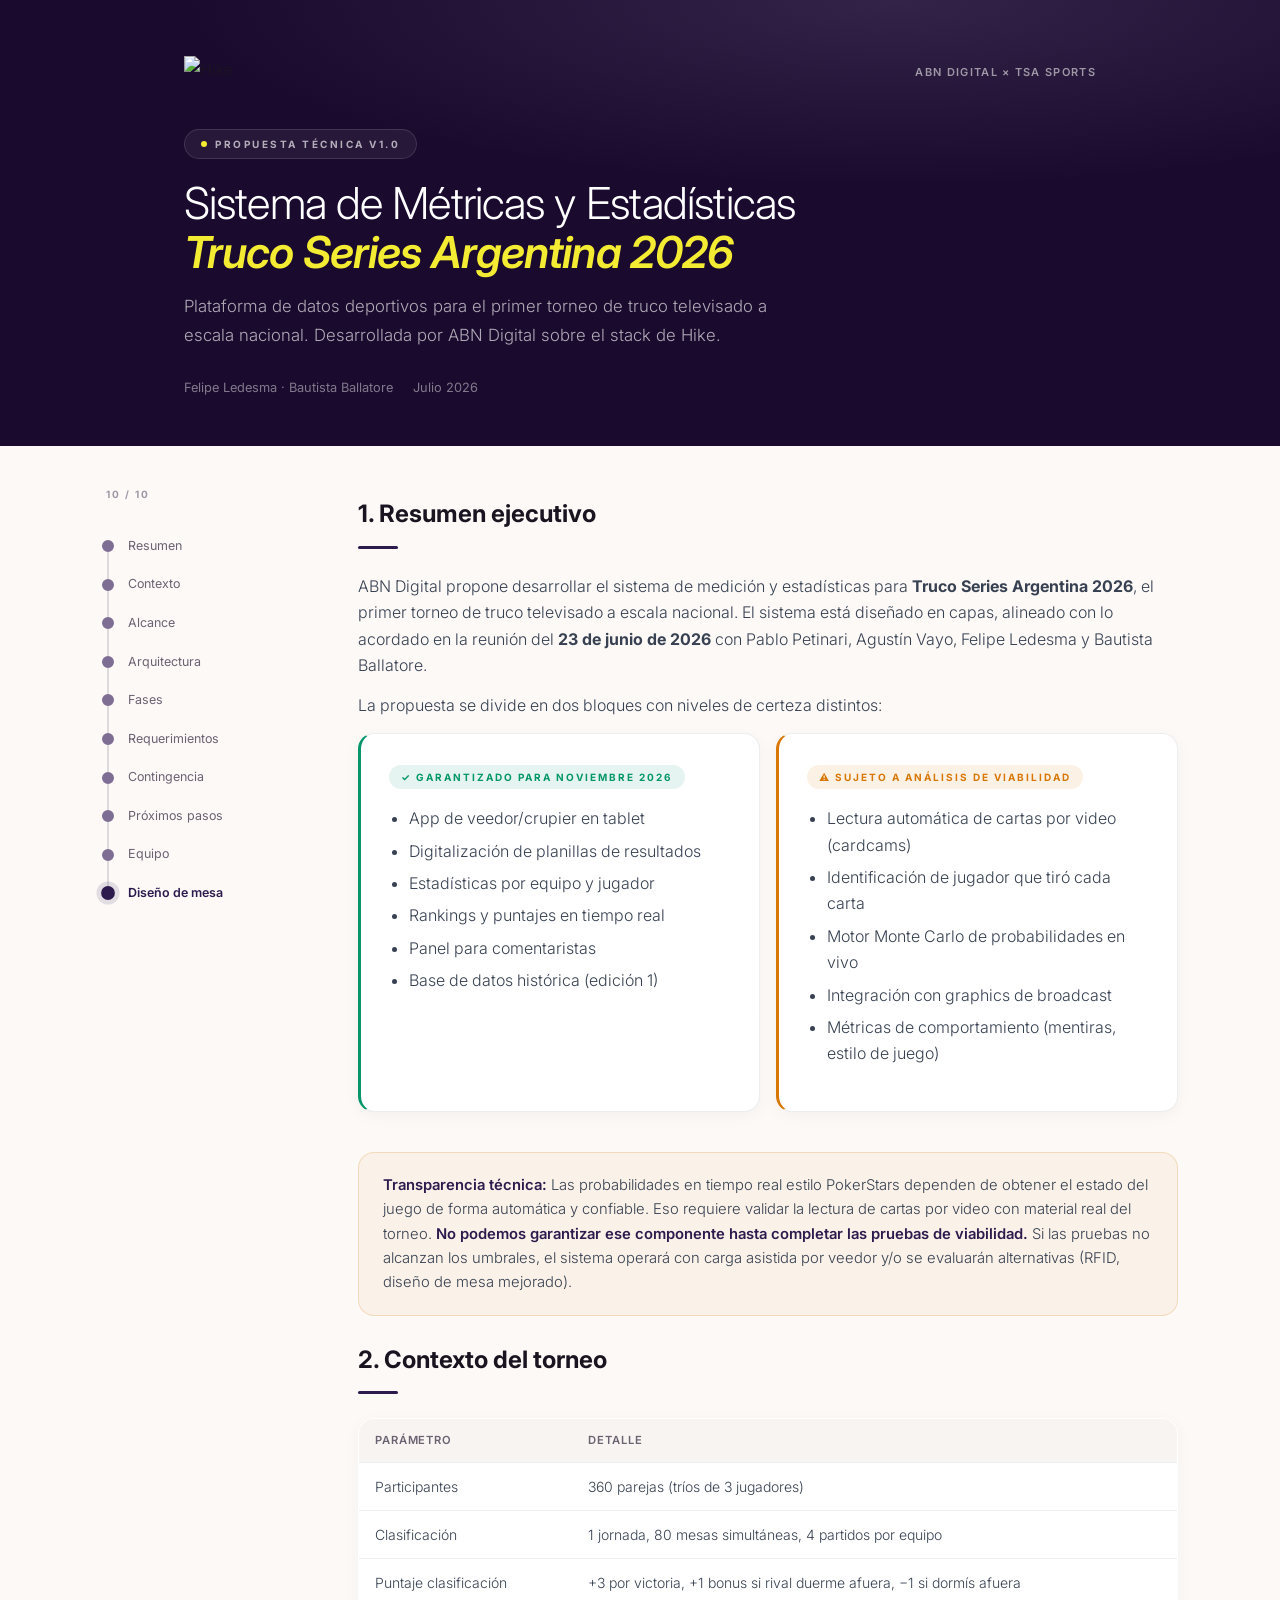
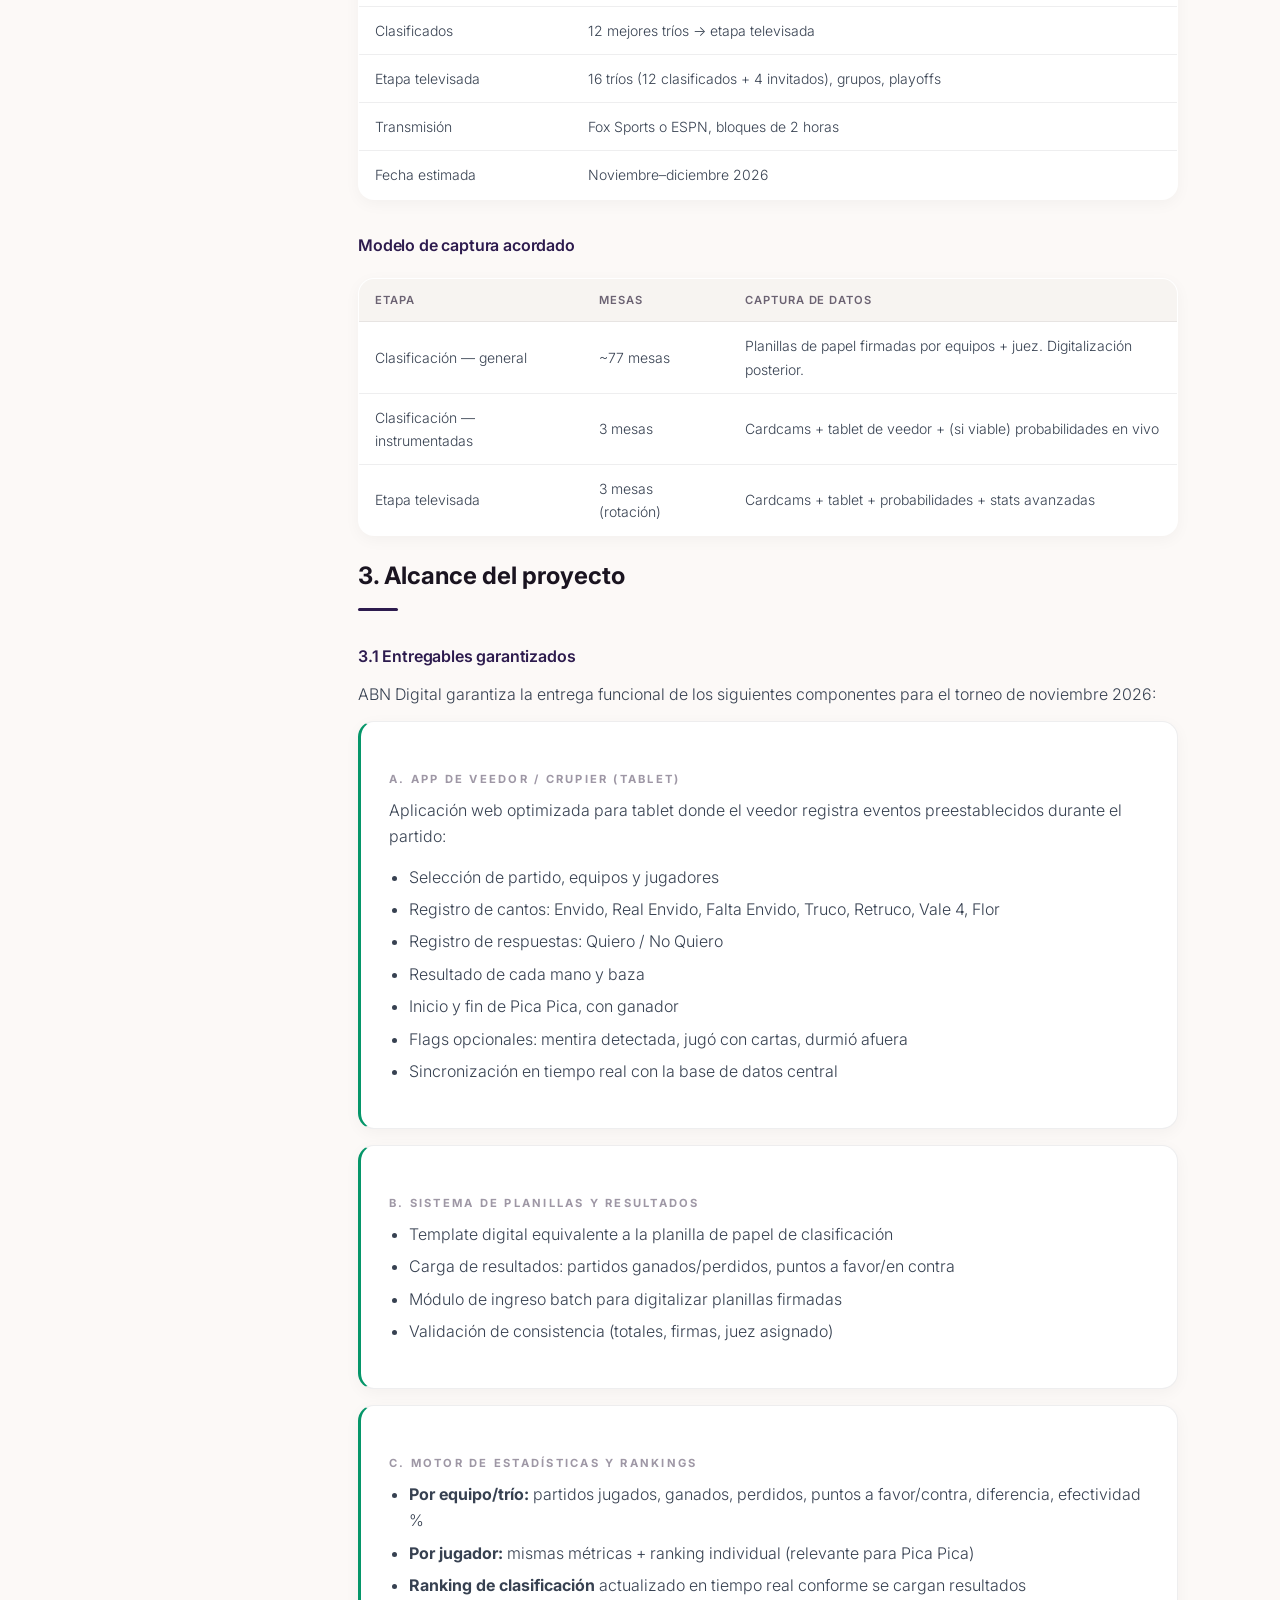
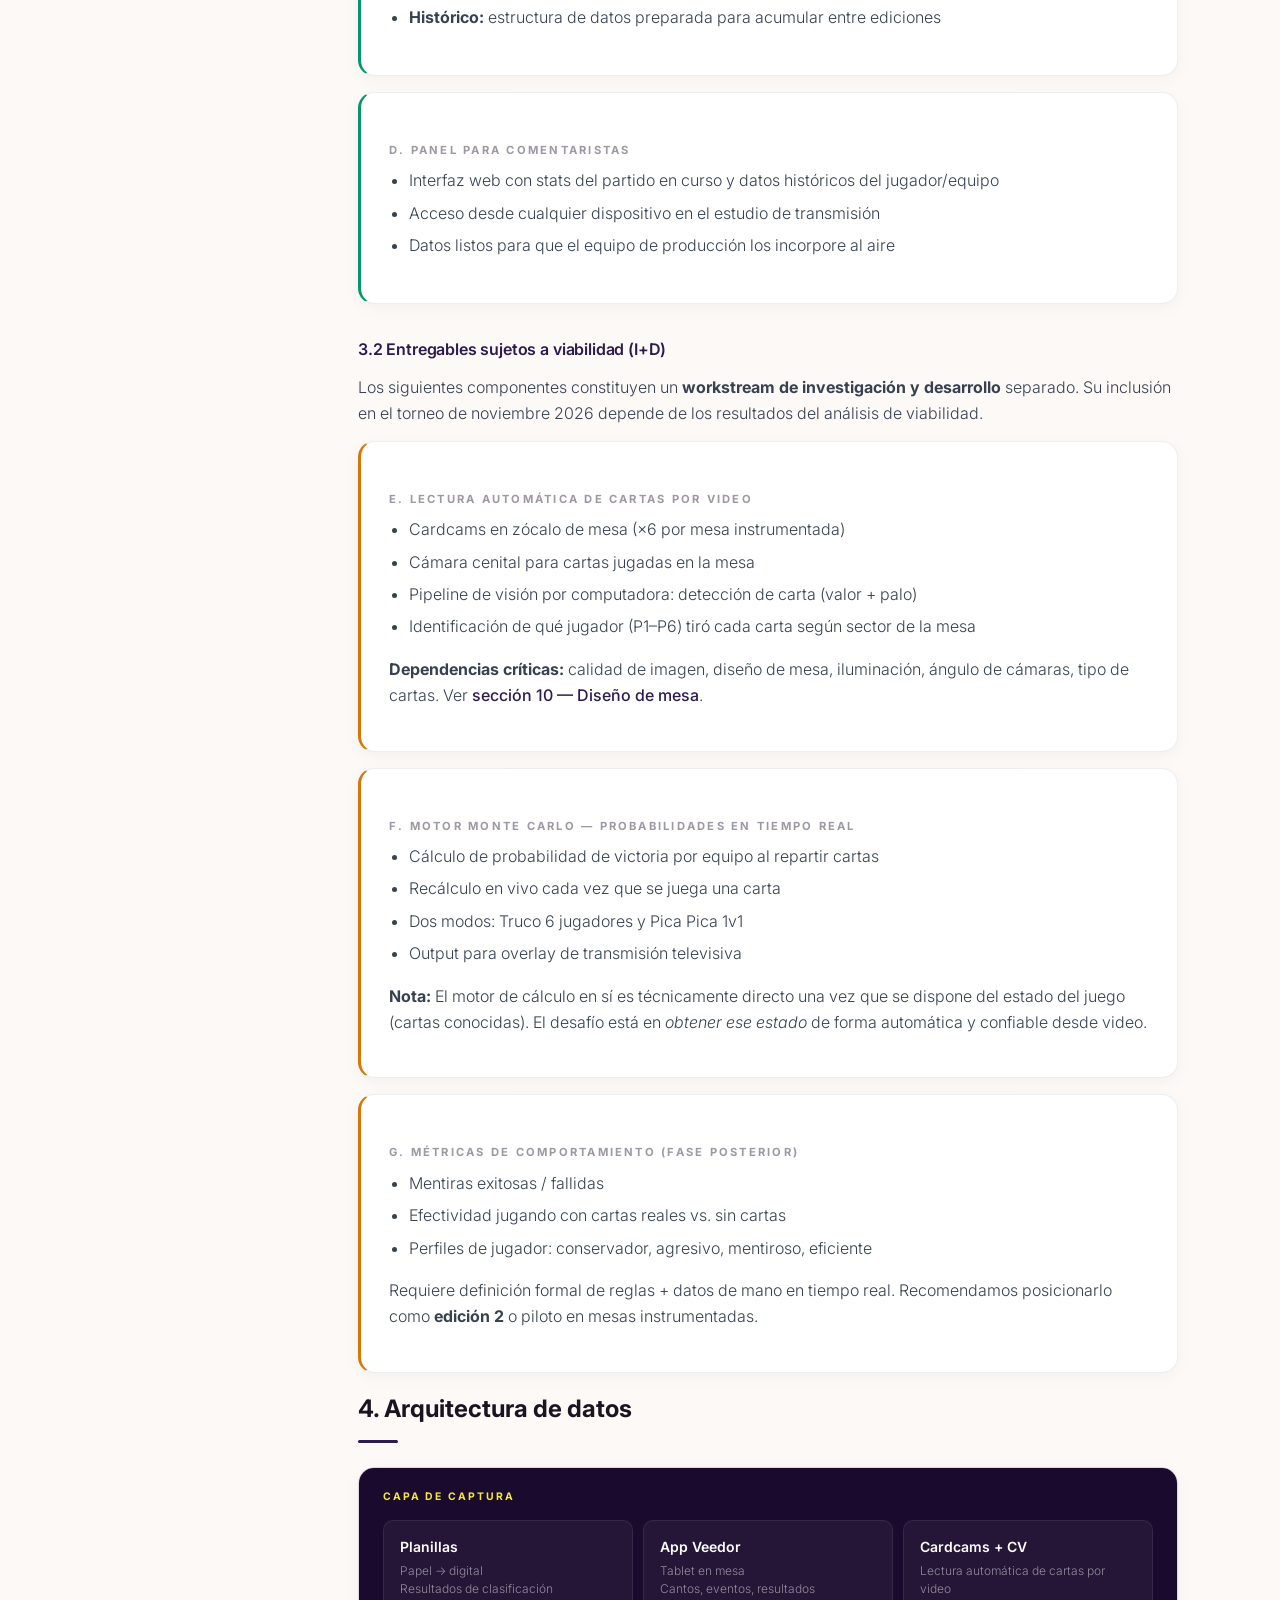
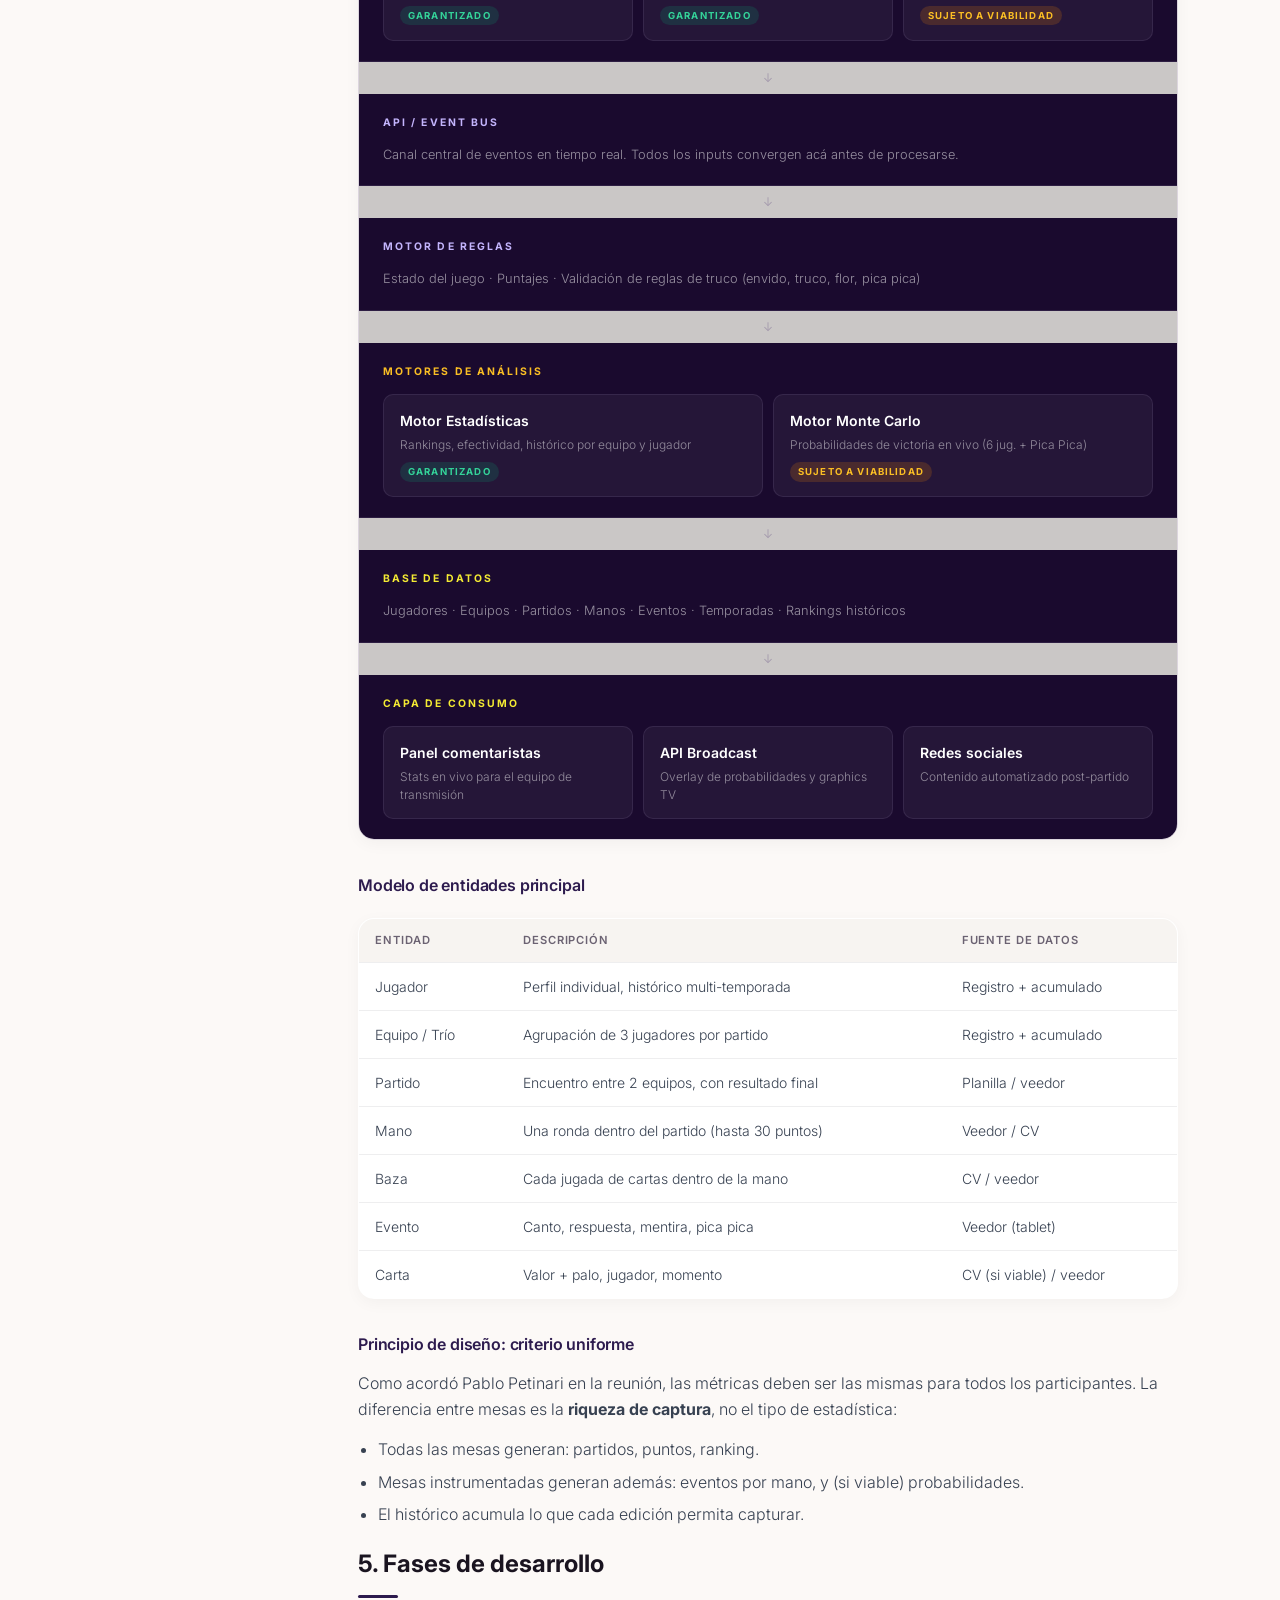
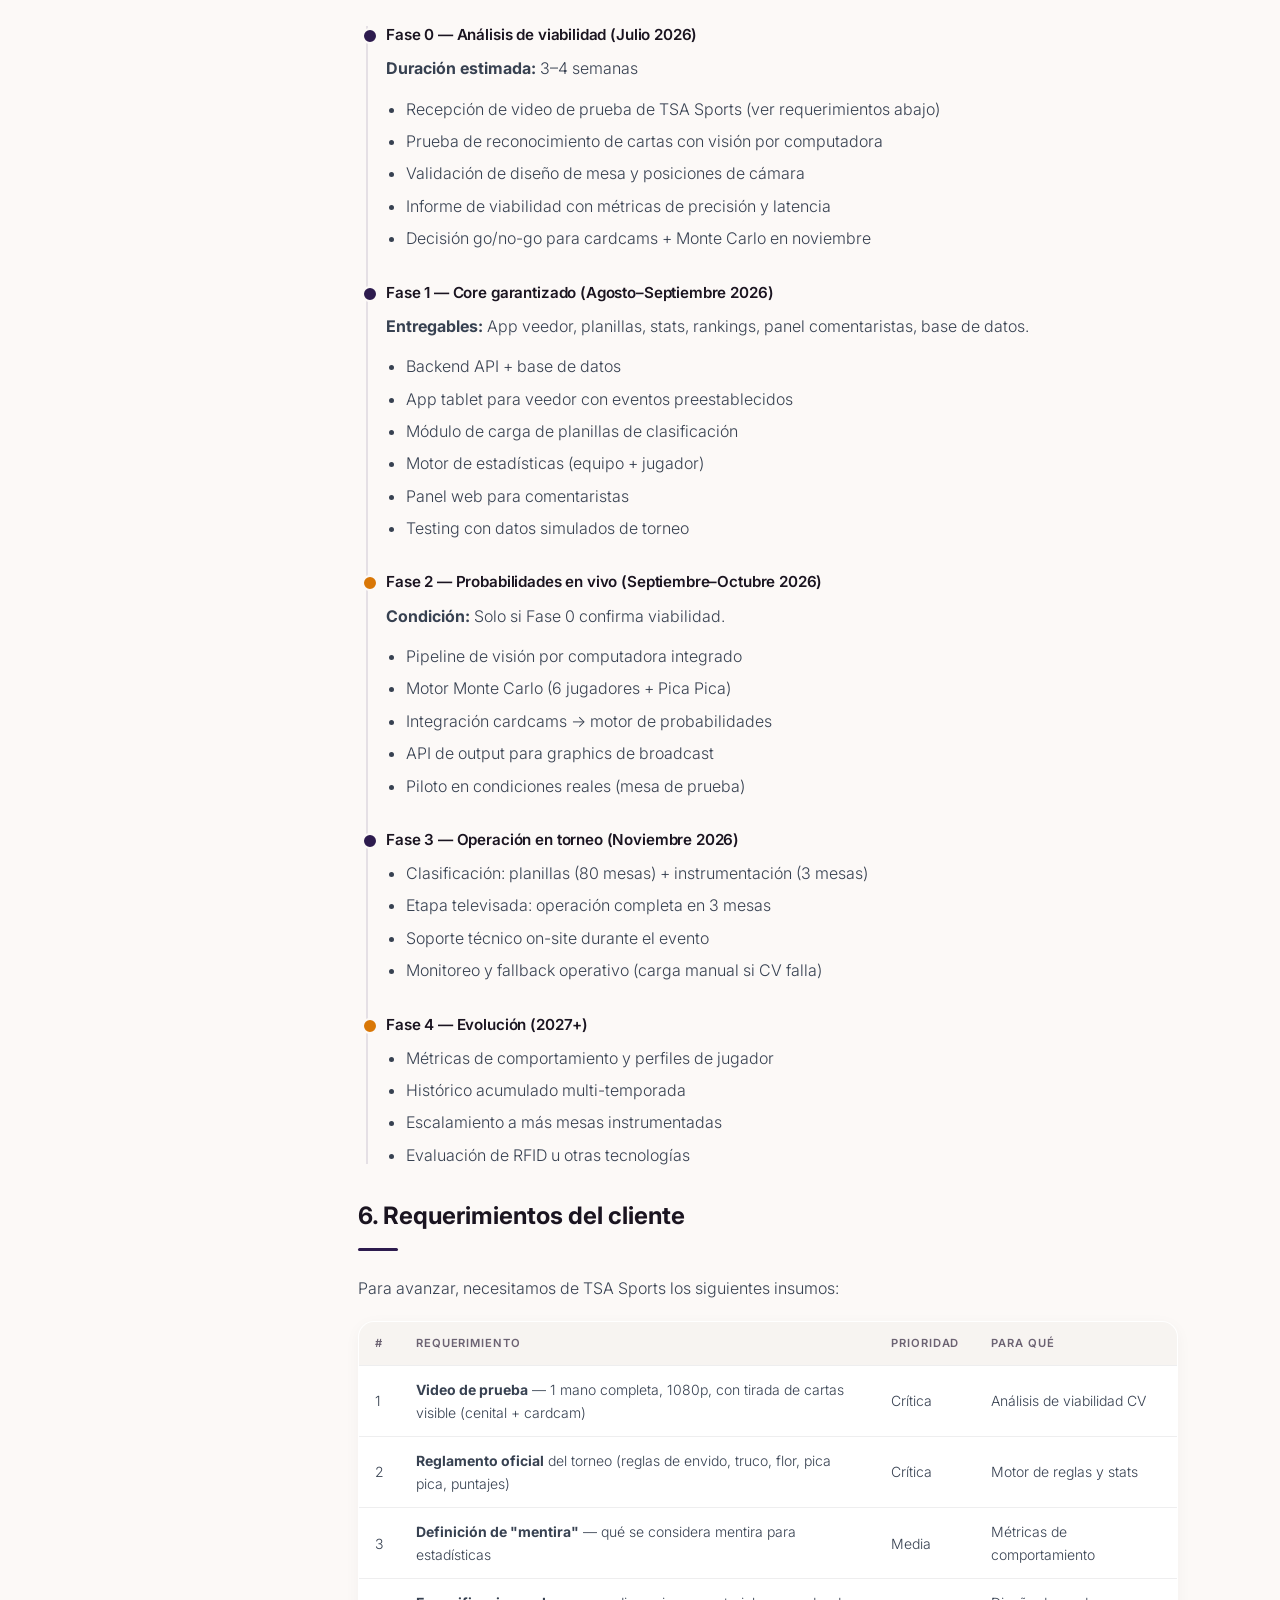
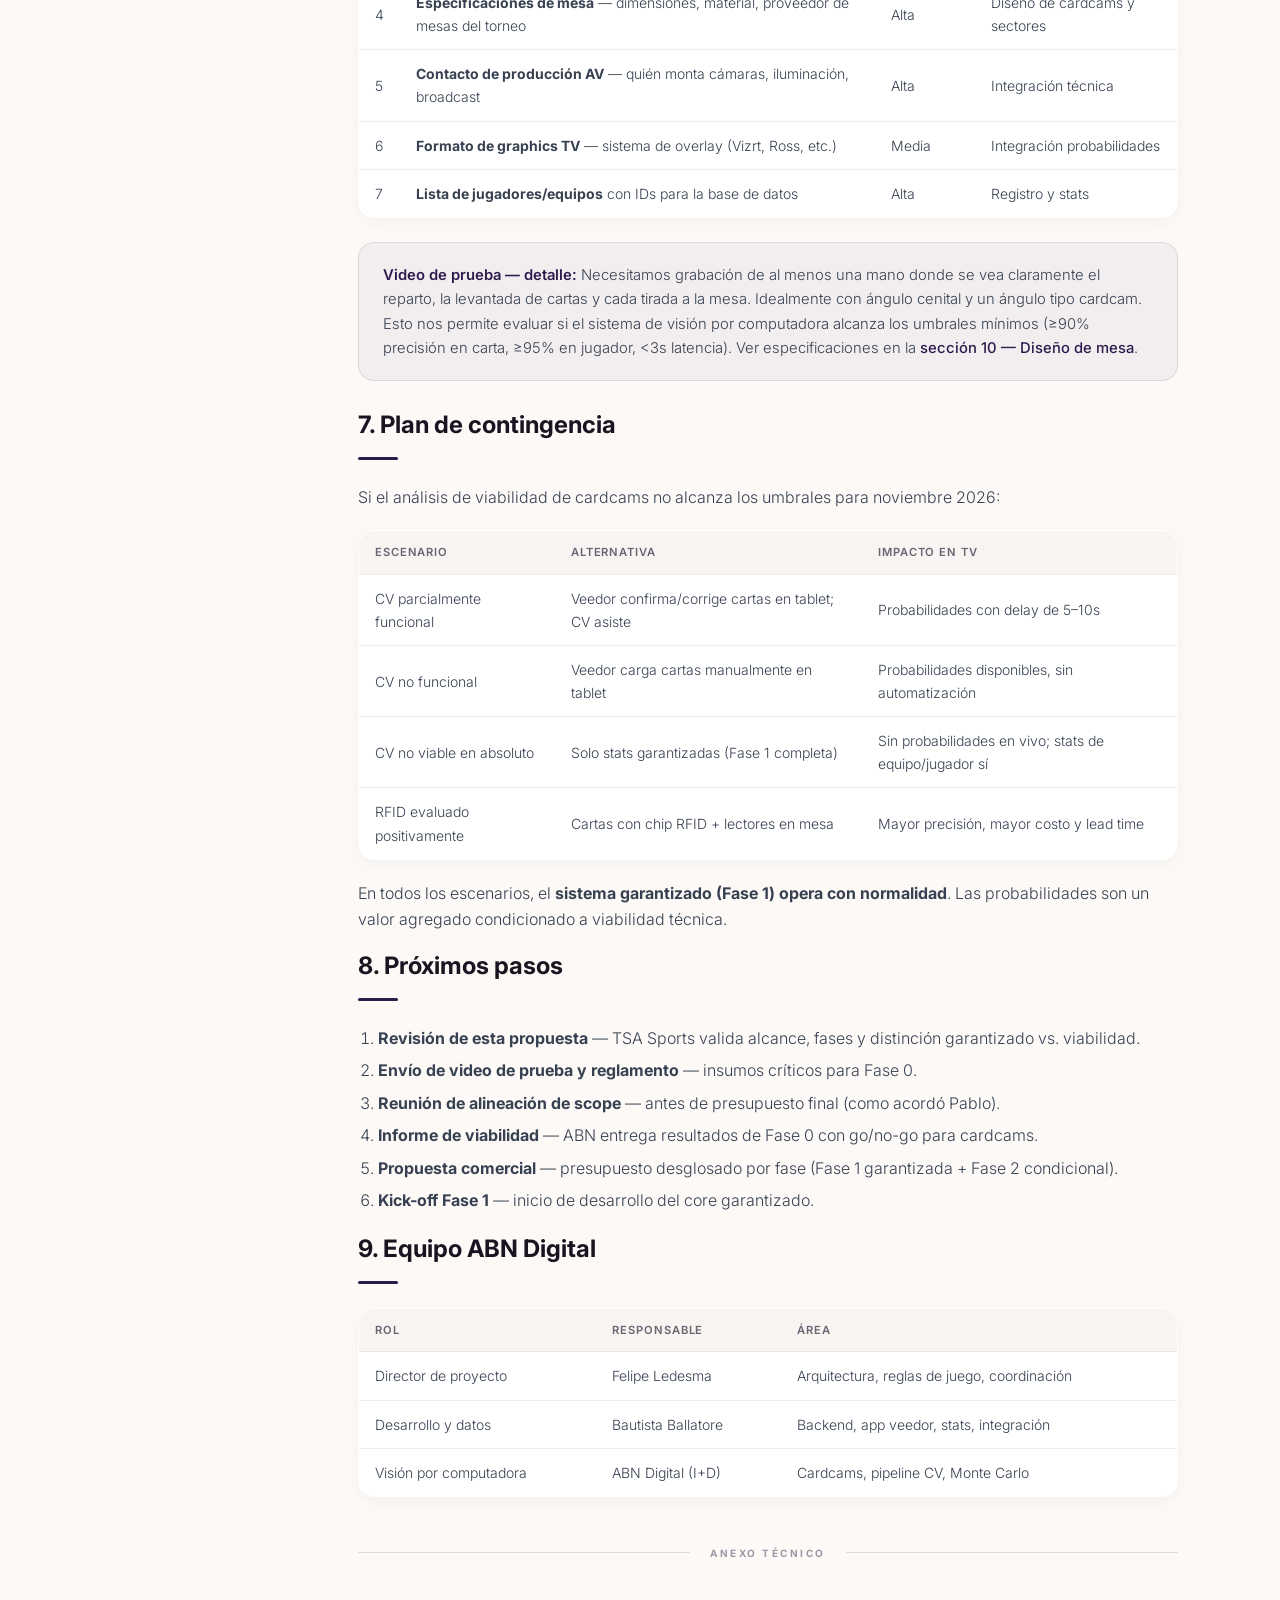
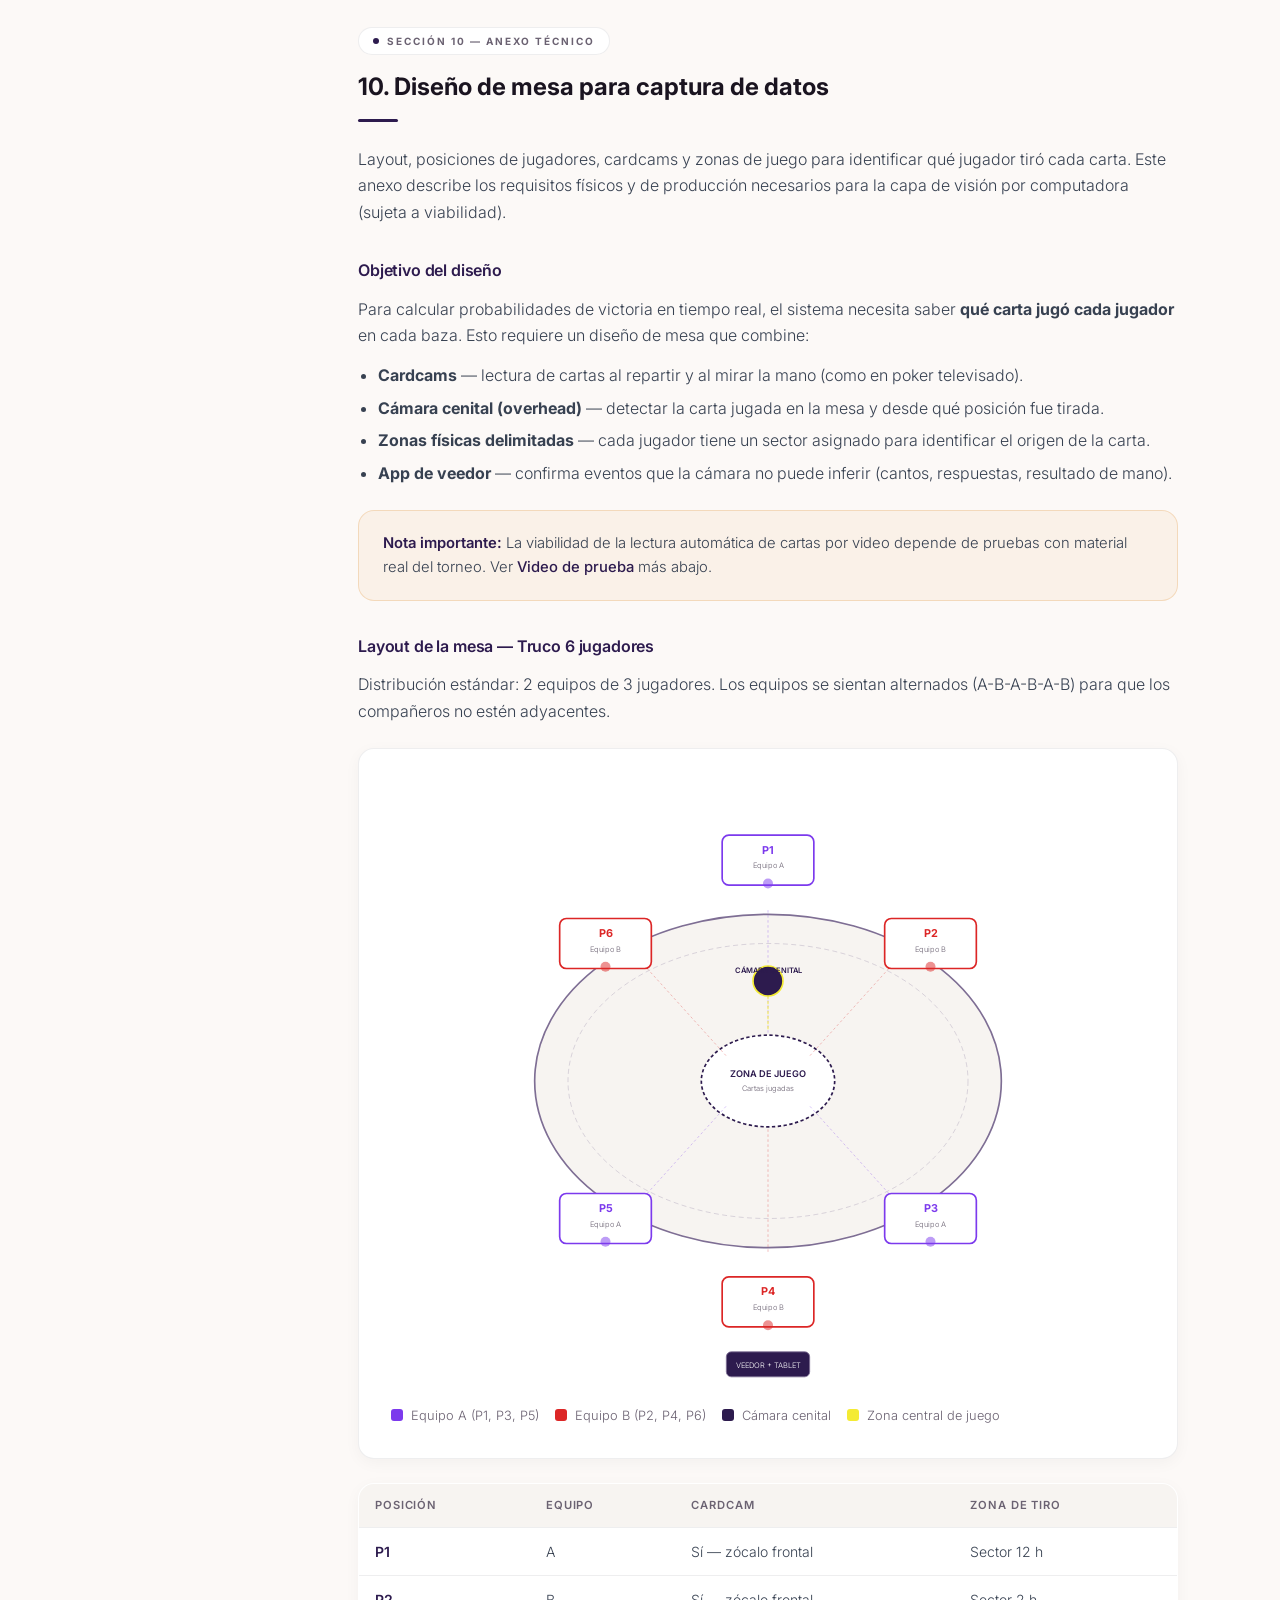
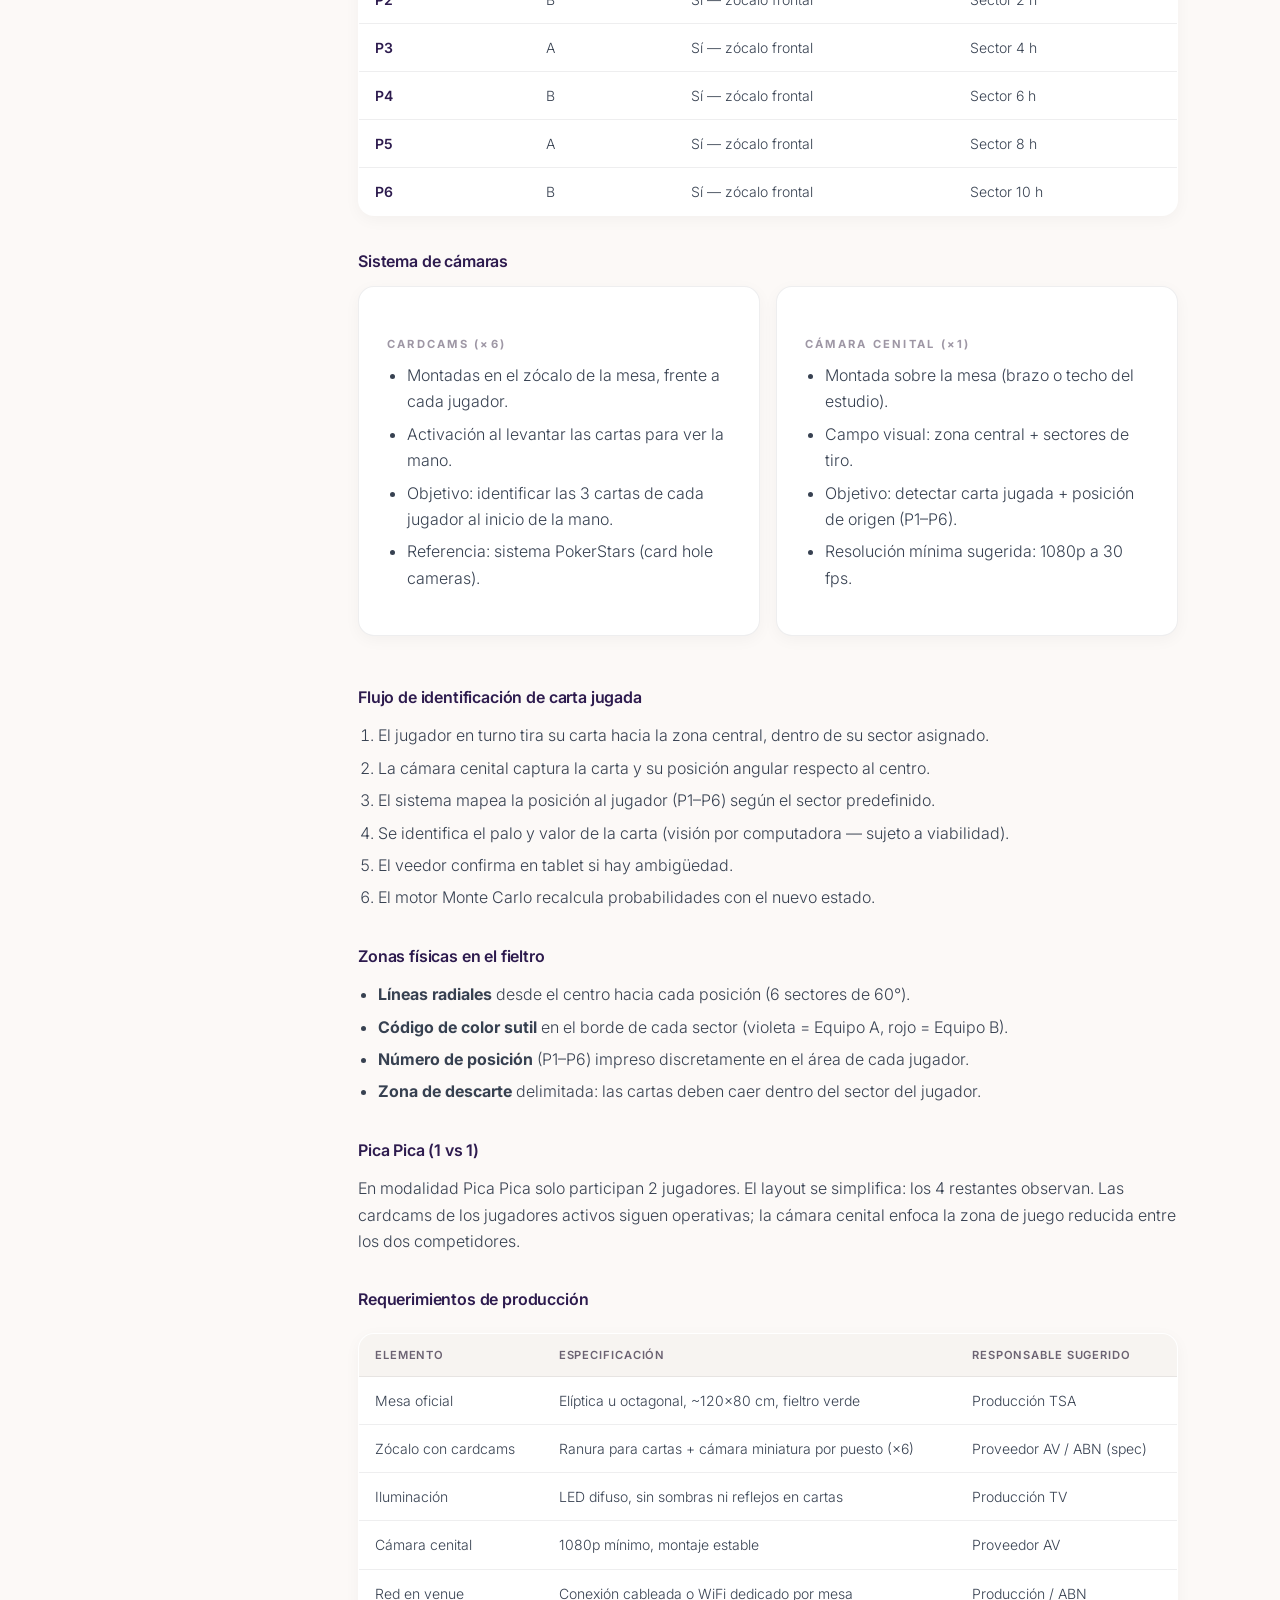
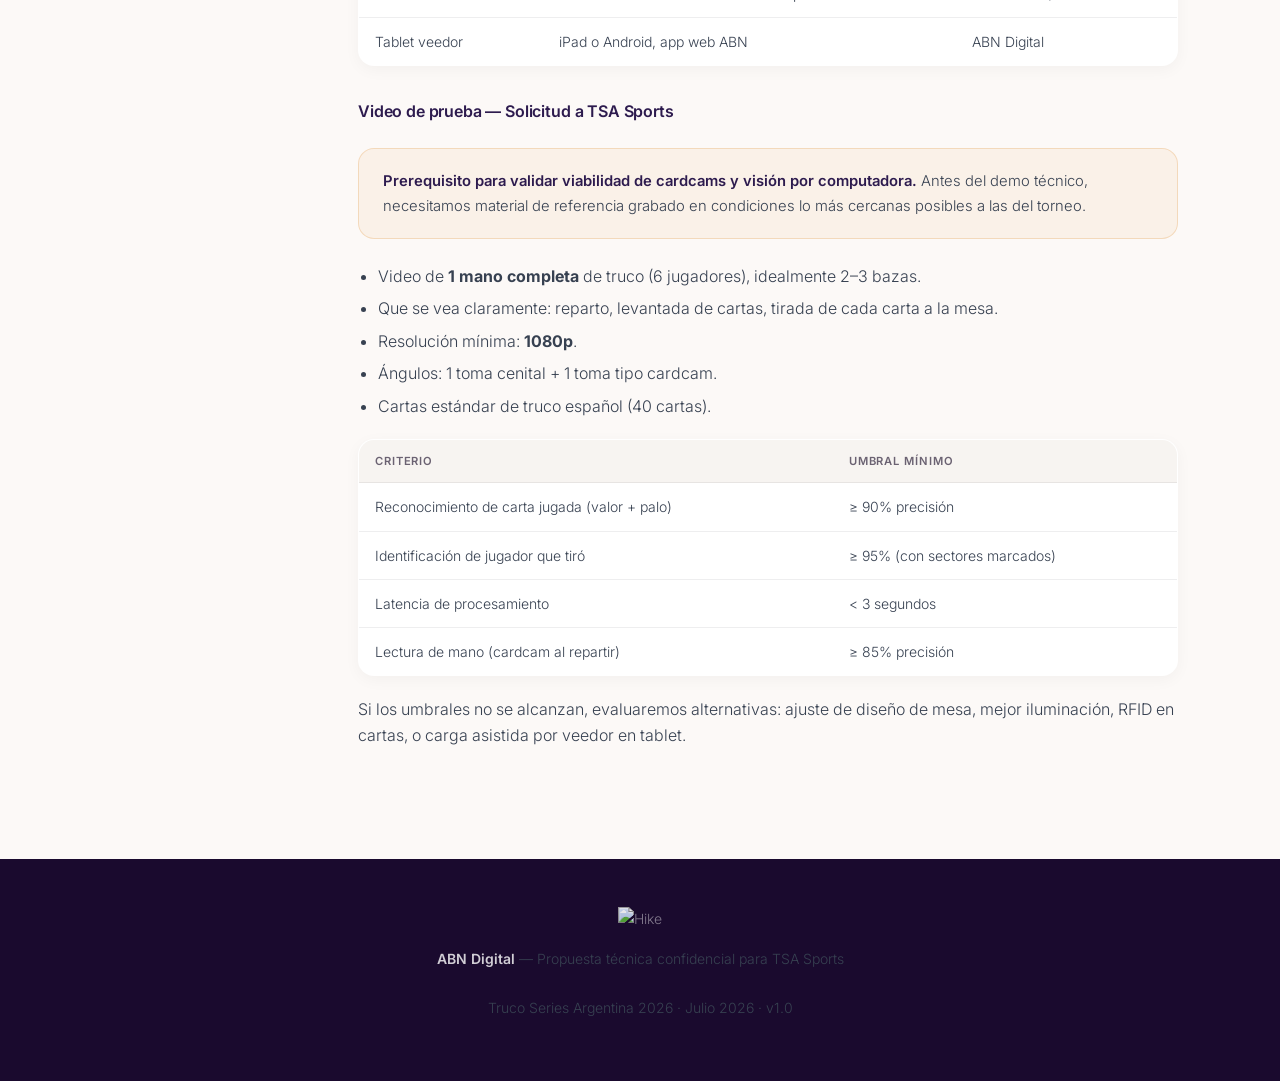
==== commit b0475004: "Add sidebar progress navigation and merge table design section. Integrate diseño de mesa as section " ====
--- a/design-mesa.html
+++ b/design-mesa.html
@@ -2,285 +2,11 @@
 <html lang="es">
 <head>
   <meta charset="UTF-8">
-  <meta name="viewport" content="width=device-width, initial-scale=1.0">
-  <title>Diseño de Mesa — Truco Series Argentina 2026</title>
-  <link rel="preconnect" href="https://fonts.googleapis.com">
-  <link href="https://fonts.googleapis.com/css2?family=Inter:wght@300;400;500;600;700;800&display=swap" rel="stylesheet">
-  <link rel="stylesheet" href="css/style.css">
+  <meta http-equiv="refresh" content="0; url=index.html#diseno-mesa">
+  <title>Redirigiendo — Diseño de mesa</title>
+  <script>location.replace('index.html#diseno-mesa');</script>
 </head>
 <body>
-  <header>
-    <div class="container">
-      <div class="header-top">
-        <img src="https://storage.googleapis.com/abn-assets/hike_logo_blanco_1080x1080.png" alt="Hike" class="logo" height="32">
-        <span class="logo-abn">ABN Digital × TSA Sports</span>
-      </div>
-      <div class="eyebrow">
-        <div class="eyebrow-dot"></div>
-        <span>Anexo técnico — Diseño de mesa</span>
-      </div>
-      <h1>Diseño de mesa para <em>captura de datos</em></h1>
-      <p class="subtitle">Layout, posiciones de jugadores, cardcams y zonas de juego para identificar qué jugador tiró cada carta.</p>
-      <div class="meta">
-        <span>Julio 2026</span>
-        <span><a href="index.html">← Volver a la propuesta</a></span>
-      </div>
-    </div>
-  </header>
-
-  <nav>
-    <div class="container">
-      <a href="index.html" class="nav-brand">TSA Truco Stats</a>
-      <a href="#layout">Layout</a>
-      <a href="#cameras">Cámaras</a>
-      <a href="#zones">Zonas de juego</a>
-      <a href="#requirements">Requerimientos</a>
-      <a href="#test-video">Video de prueba</a>
-    </div>
-  </nav>
-
-  <main class="container">
-    <section id="objetivo">
-      <h2>Objetivo del diseño</h2>
-      <p>Para calcular probabilidades de victoria en tiempo real, el sistema necesita saber <strong>qué carta jugó cada jugador</strong> en cada baza. Esto requiere un diseño de mesa que combine:</p>
-      <ul>
-        <li><strong>Cardcams</strong> — lectura de cartas al repartir y al mirar la mano (como en poker televisado).</li>
-        <li><strong>Cámara cenital (overhead)</strong> — detectar la carta jugada en la mesa y desde qué posición fue tirada.</li>
-        <li><strong>Zonas físicas delimitadas</strong> — cada jugador tiene un sector asignado para que el sistema (o el veedor) identifique el origen de la carta.</li>
-        <li><strong>App de veedor</strong> — confirma eventos que la cámara no puede inferir (cantos, respuestas, resultado de mano).</li>
-      </ul>
-
-      <div class="callout warning">
-        <strong>Nota importante:</strong> Este diseño es una propuesta técnica de ABN Digital. La viabilidad de la lectura automática de cartas por video depende de pruebas con material real del torneo. Ver sección <a href="#test-video">Video de prueba</a>.
-      </div>
-    </section>
-
-    <section id="layout">
-      <h2>Layout de la mesa — Truco 6 jugadores</h2>
-      <p>Distribución estándar: 2 equipos de 3 jugadores. Los equipos se sientan alternados (A-B-A-B-A-B) para que los compañeros no estén adyacentes.</p>
-
-      <div class="table-diagram">
-        <div class="table-svg-wrap">
-          <svg viewBox="0 0 720 720" width="100%" style="max-width:600px;margin:0 auto;display:block" xmlns="http://www.w3.org/2000/svg">
-            <!-- Table surface -->
-            <ellipse cx="360" cy="360" rx="280" ry="200" fill="#F7F4F1" stroke="#7E6E94" stroke-width="2"/>
-            <ellipse cx="360" cy="360" rx="240" ry="165" fill="none" stroke="rgba(126,110,148,0.3)" stroke-width="1" stroke-dasharray="6,4"/>
-
-            <!-- Center play area -->
-            <ellipse cx="360" cy="360" rx="80" ry="55" fill="#FFFFFF" stroke="#2D1B4E" stroke-width="2" stroke-dasharray="4,3"/>
-            <text x="360" y="355" text-anchor="middle" fill="#2D1B4E" font-size="11" font-family="Inter,sans-serif" font-weight="600">ZONA DE JUEGO</text>
-            <text x="360" y="372" text-anchor="middle" fill="#6B6272" font-size="9" font-family="Inter,sans-serif">Cartas jugadas</text>
-
-            <!-- Player positions -->
-            <!-- P1 - top (Team A) -->
-            <g transform="translate(360, 95)">
-              <rect x="-55" y="-30" width="110" height="60" rx="8" fill="#FFFFFF" stroke="#7C3AED" stroke-width="2"/>
-              <text x="0" y="-8" text-anchor="middle" fill="#7C3AED" font-size="13" font-weight="700" font-family="Inter,sans-serif">P1</text>
-              <text x="0" y="10" text-anchor="middle" fill="#6B6272" font-size="9" font-family="Inter,sans-serif">Equipo A</text>
-              <circle cx="0" cy="28" r="6" fill="#7C3AED" opacity="0.5"/>
-              <text x="0" y="32" text-anchor="middle" fill="#fff" font-size="7" font-family="Inter,sans-serif">📷</text>
-            </g>
-
-            <!-- P2 - top right (Team B) -->
-            <g transform="translate(555, 195)">
-              <rect x="-55" y="-30" width="110" height="60" rx="8" fill="#FFFFFF" stroke="#DC2626" stroke-width="2"/>
-              <text x="0" y="-8" text-anchor="middle" fill="#DC2626" font-size="13" font-weight="700" font-family="Inter,sans-serif">P2</text>
-              <text x="0" y="10" text-anchor="middle" fill="#6B6272" font-size="9" font-family="Inter,sans-serif">Equipo B</text>
-              <circle cx="0" cy="28" r="6" fill="#DC2626" opacity="0.5"/>
-              <text x="0" y="32" text-anchor="middle" fill="#fff" font-size="7" font-family="Inter,sans-serif">📷</text>
-            </g>
-
-            <!-- P3 - bottom right (Team A) -->
-            <g transform="translate(555, 525)">
-              <rect x="-55" y="-30" width="110" height="60" rx="8" fill="#FFFFFF" stroke="#7C3AED" stroke-width="2"/>
-              <text x="0" y="-8" text-anchor="middle" fill="#7C3AED" font-size="13" font-weight="700" font-family="Inter,sans-serif">P3</text>
-              <text x="0" y="10" text-anchor="middle" fill="#6B6272" font-size="9" font-family="Inter,sans-serif">Equipo A</text>
-              <circle cx="0" cy="28" r="6" fill="#7C3AED" opacity="0.5"/>
-            </g>
-
-            <!-- P4 - bottom (Team B) -->
-            <g transform="translate(360, 625)">
-              <rect x="-55" y="-30" width="110" height="60" rx="8" fill="#FFFFFF" stroke="#DC2626" stroke-width="2"/>
-              <text x="0" y="-8" text-anchor="middle" fill="#DC2626" font-size="13" font-weight="700" font-family="Inter,sans-serif">P4</text>
-              <text x="0" y="10" text-anchor="middle" fill="#6B6272" font-size="9" font-family="Inter,sans-serif">Equipo B</text>
-              <circle cx="0" cy="28" r="6" fill="#DC2626" opacity="0.5"/>
-            </g>
-
-            <!-- P5 - bottom left (Team A) -->
-            <g transform="translate(165, 525)">
-              <rect x="-55" y="-30" width="110" height="60" rx="8" fill="#FFFFFF" stroke="#7C3AED" stroke-width="2"/>
-              <text x="0" y="-8" text-anchor="middle" fill="#7C3AED" font-size="13" font-weight="700" font-family="Inter,sans-serif">P5</text>
-              <text x="0" y="10" text-anchor="middle" fill="#6B6272" font-size="9" font-family="Inter,sans-serif">Equipo A</text>
-              <circle cx="0" cy="28" r="6" fill="#7C3AED" opacity="0.5"/>
-            </g>
-
-            <!-- P6 - top left (Team B) -->
-            <g transform="translate(165, 195)">
-              <rect x="-55" y="-30" width="110" height="60" rx="8" fill="#FFFFFF" stroke="#DC2626" stroke-width="2"/>
-              <text x="0" y="-8" text-anchor="middle" fill="#DC2626" font-size="13" font-weight="700" font-family="Inter,sans-serif">P6</text>
-              <text x="0" y="10" text-anchor="middle" fill="#6B6272" font-size="9" font-family="Inter,sans-serif">Equipo B</text>
-              <circle cx="0" cy="28" r="6" fill="#DC2626" opacity="0.5"/>
-            </g>
-
-            <!-- Drop zones (wedges toward center) -->
-            <line x1="360" y1="155" x2="360" y2="305" stroke="#7C3AED" stroke-width="1" stroke-dasharray="3,3" opacity="0.35"/>
-            <line x1="505" y1="225" x2="410" y2="330" stroke="#DC2626" stroke-width="1" stroke-dasharray="3,3" opacity="0.35"/>
-            <line x1="505" y1="495" x2="410" y2="390" stroke="#7C3AED" stroke-width="1" stroke-dasharray="3,3" opacity="0.35"/>
-            <line x1="360" y1="565" x2="360" y2="415" stroke="#DC2626" stroke-width="1" stroke-dasharray="3,3" opacity="0.35"/>
-            <line x1="215" y1="495" x2="310" y2="390" stroke="#7C3AED" stroke-width="1" stroke-dasharray="3,3" opacity="0.35"/>
-            <line x1="215" y1="225" x2="310" y2="330" stroke="#DC2626" stroke-width="1" stroke-dasharray="3,3" opacity="0.35"/>
-
-            <!-- Overhead camera -->
-            <g transform="translate(360, 360)">
-              <circle cx="0" cy="-120" r="18" fill="#2D1B4E" stroke="#F4EB33" stroke-width="2"/>
-              <text x="0" y="-116" text-anchor="middle" fill="#F4EB33" font-size="14" font-family="Inter,sans-serif">⬤</text>
-              <line x1="0" y1="-102" x2="0" y2="-60" stroke="#F4EB33" stroke-width="1.5" stroke-dasharray="4,2" opacity="0.7"/>
-              <text x="0" y="-130" text-anchor="middle" fill="#2D1B4E" font-size="9" font-weight="600" font-family="Inter,sans-serif">CÁMARA CENITAL</text>
-            </g>
-
-            <!-- Veedor position -->
-            <g transform="translate(360, 700)">
-              <rect x="-50" y="-15" width="100" height="30" rx="6" fill="#2D1B4E" stroke="#7E6E94" stroke-width="1"/>
-              <text x="0" y="4" text-anchor="middle" fill="#ffffff" font-size="9" font-family="Inter,sans-serif">VEEDOR + TABLET</text>
-            </g>
-          </svg>
-        </div>
-
-        <div class="legend">
-          <div class="legend-item"><div class="legend-dot" style="background:#7C3AED"></div> Equipo A (P1, P3, P5)</div>
-          <div class="legend-item"><div class="legend-dot" style="background:#DC2626"></div> Equipo B (P2, P4, P6)</div>
-          <div class="legend-item"><div class="legend-dot" style="background:#2D1B4E"></div> Cámara cenital</div>
-          <div class="legend-item"><div class="legend-dot" style="background:#F4EB33"></div> Zona central de juego</div>
-        </div>
-      </div>
-
-      <h3>Posiciones numeradas</h3>
-      <table class="spec-table">
-        <thead>
-          <tr><th>Posición</th><th>Equipo</th><th>Cardcam</th><th>Zona de tiro</th></tr>
-        </thead>
-        <tbody>
-          <tr><td>P1</td><td>A</td><td>Sí — zócalo frontal</td><td>Sector 12 h (frente al jugador)</td></tr>
-          <tr><td>P2</td><td>B</td><td>Sí — zócalo frontal</td><td>Sector 2 h</td></tr>
-          <tr><td>P3</td><td>A</td><td>Sí — zócalo frontal</td><td>Sector 4 h</td></tr>
-          <tr><td>P4</td><td>B</td><td>Sí — zócalo frontal</td><td>Sector 6 h</td></tr>
-          <tr><td>P5</td><td>A</td><td>Sí — zócalo frontal</td><td>Sector 8 h</td></tr>
-          <tr><td>P6</td><td>B</td><td>Sí — zócalo frontal</td><td>Sector 10 h</td></tr>
-        </tbody>
-      </table>
-    </section>
-
-    <section id="cameras">
-      <h2>Sistema de cámaras</h2>
-
-      <div class="grid-2">
-        <div class="card">
-          <h4>Cardcams (×6)</h4>
-          <ul>
-            <li>Montadas en el zócalo de la mesa, frente a cada jugador.</li>
-            <li>Activación al levantar las cartas para ver la mano.</li>
-            <li>Objetivo: identificar las 3 cartas de cada jugador al inicio de la mano.</li>
-            <li>Referencia: sistema PokerStars (card hole cameras).</li>
-          </ul>
-        </div>
-        <div class="card">
-          <h4>Cámara cenital (×1)</h4>
-          <ul>
-            <li>Montada sobre la mesa (brazo o techo del estudio).</li>
-            <li>Campo visual: zona central + sectores de tiro.</li>
-            <li>Objetivo: detectar carta jugada + posición de origen (P1–P6).</li>
-            <li>Resolución mínima sugerida: 1080p a 30 fps.</li>
-          </ul>
-        </div>
-      </div>
-
-      <h3>Flujo de identificación de carta jugada</h3>
-      <ol>
-        <li>El jugador en turno tira su carta hacia la zona central, dentro de su sector asignado.</li>
-        <li>La cámara cenital captura la carta y su posición angular respecto al centro.</li>
-        <li>El sistema mapea la posición al jugador (P1–P6) según el sector predefinido.</li>
-        <li>Se identifica el palo y valor de la carta (visión por computadora — sujeto a viabilidad).</li>
-        <li>El veedor confirma en tablet si hay ambigüedad.</li>
-        <li>El motor Monte Carlo recalcula probabilidades con el nuevo estado.</li>
-      </ol>
-    </section>
-
-    <section id="zones">
-      <h2>Zonas físicas en el fieltro</h2>
-      <p>Para maximizar la precisión de identificación del jugador que tiró cada carta, recomendamos marcar el fieltro con:</p>
-      <ul>
-        <li><strong>Líneas radiales</strong> desde el centro hacia cada posición (6 sectores de 60°).</li>
-        <li><strong>Código de color sutil</strong> en el borde de cada sector (azul = Equipo A, rojo = Equipo B).</li>
-        <li><strong>Número de posición</strong> (P1–P6) impreso discretamente en el área de cada jugador.</li>
-        <li><strong>Zona de descarte</strong> delimitada: las cartas deben caer dentro del sector del jugador antes de deslizarse al centro.</li>
-      </ul>
-
-      <h3>Pica Pica (1 vs 1)</h3>
-      <p>En modalidad Pica Pica solo participan 2 jugadores. El layout se simplifica: los 4 restantes observan. Las cardcams de los jugadores activos siguen operativas; la cámara cenital enfoca la zona de juego reducida entre los dos competidores.</p>
-    </section>
-
-    <section id="requirements">
-      <h2>Requerimientos de producción</h2>
-      <table>
-        <thead>
-          <tr><th>Elemento</th><th>Especificación</th><th>Responsable sugerido</th></tr>
-        </thead>
-        <tbody>
-          <tr><td>Mesa oficial</td><td>Elíptica u octagonal, ~120×80 cm, fieltro verde</td><td>Producción TSA</td></tr>
-          <tr><td>Zócalo con cardcams</td><td>Ranura para cartas + cámara miniatura por puesto (×6)</td><td>Proveedor AV / ABN (spec)</td></tr>
-          <tr><td>Iluminación</td><td>LED difuso, sin sombras en zona de juego ni reflejos en cartas</td><td>Producción TV</td></tr>
-          <tr><td>Cámara cenital</td><td>1080p mínimo, montaje estable, sin vibración</td><td>Proveedor AV</td></tr>
-          <tr><td>Red en venue</td><td>Conexión cableada o WiFi dedicado por mesa instrumentada</td><td>Producción / ABN</td></tr>
-          <tr><td>Tablet veedor</td><td>iPad o Android, app web ABN</td><td>ABN Digital</td></tr>
-        </tbody>
-      </table>
-    </section>
-
-    <section id="test-video">
-      <h2>Video de prueba — Solicitud a TSA Sports</h2>
-      <div class="callout warning">
-        <strong>Prerequisito para validar viabilidad de cardcams y visión por computadora.</strong>
-        Antes del demo técnico, necesitamos material de referencia grabado en condiciones lo más cercanas posibles a las del torneo.
-      </div>
-
-      <h3>Qué necesitamos</h3>
-      <ul>
-        <li>Video de <strong>1 mano completa</strong> de truco (6 jugadores), idealmente 2–3 bazas.</li>
-        <li>Que se vea claramente: reparto, levantada de cartas, tirada de cada carta a la mesa.</li>
-        <li>Resolución mínima: <strong>1080p</strong>.</li>
-        <li>Ángulos deseables:
-          <ul>
-            <li>1 toma cenital (desde arriba).</li>
-            <li>1 toma tipo cardcam (desde el zócalo).</li>
-          </ul>
-        </li>
-        <li>Cartas estándar de truco español (40 cartas).</li>
-        <li>Iluminación similar a la del venue o estudio.</li>
-      </ul>
-
-      <h3>Qué vamos a evaluar con ese video</h3>
-      <table>
-        <thead>
-          <tr><th>Criterio</th><th>Umbral mínimo</th></tr>
-        </thead>
-        <tbody>
-          <tr><td>Reconocimiento de carta jugada (valor + palo)</td><td>≥ 90% precisión</td></tr>
-          <tr><td>Identificación de jugador que tiró</td><td>≥ 95% (con sectores marcados)</td></tr>
-          <tr><td>Latencia de procesamiento</td><td>&lt; 3 segundos</td></tr>
-          <tr><td>Lectura de mano (cardcam al repartir)</td><td>≥ 85% precisión</td></tr>
-        </tbody>
-      </table>
-
-      <p>Si los umbrales no se alcanzan con video, evaluaremos alternativas: ajuste de diseño de mesa, mejor iluminación, RFID en cartas, o carga asistida por veedor en tablet.</p>
-    </section>
-  </main>
-
-  <footer>
-    <div class="container footer-inner">
-      <img src="https://storage.googleapis.com/abn-assets/hike_logo_blanco_1080x1080.png" alt="Hike" class="logo">
-      <p>ABN Digital — Propuesta técnica Truco Series Argentina 2026</p>
-      <p><a href="index.html">Propuesta completa</a></p>
-    </div>
-  </footer>
+  <p><a href="index.html#diseno-mesa">Ir a Diseño de mesa</a></p>
 </body>
 </html>
